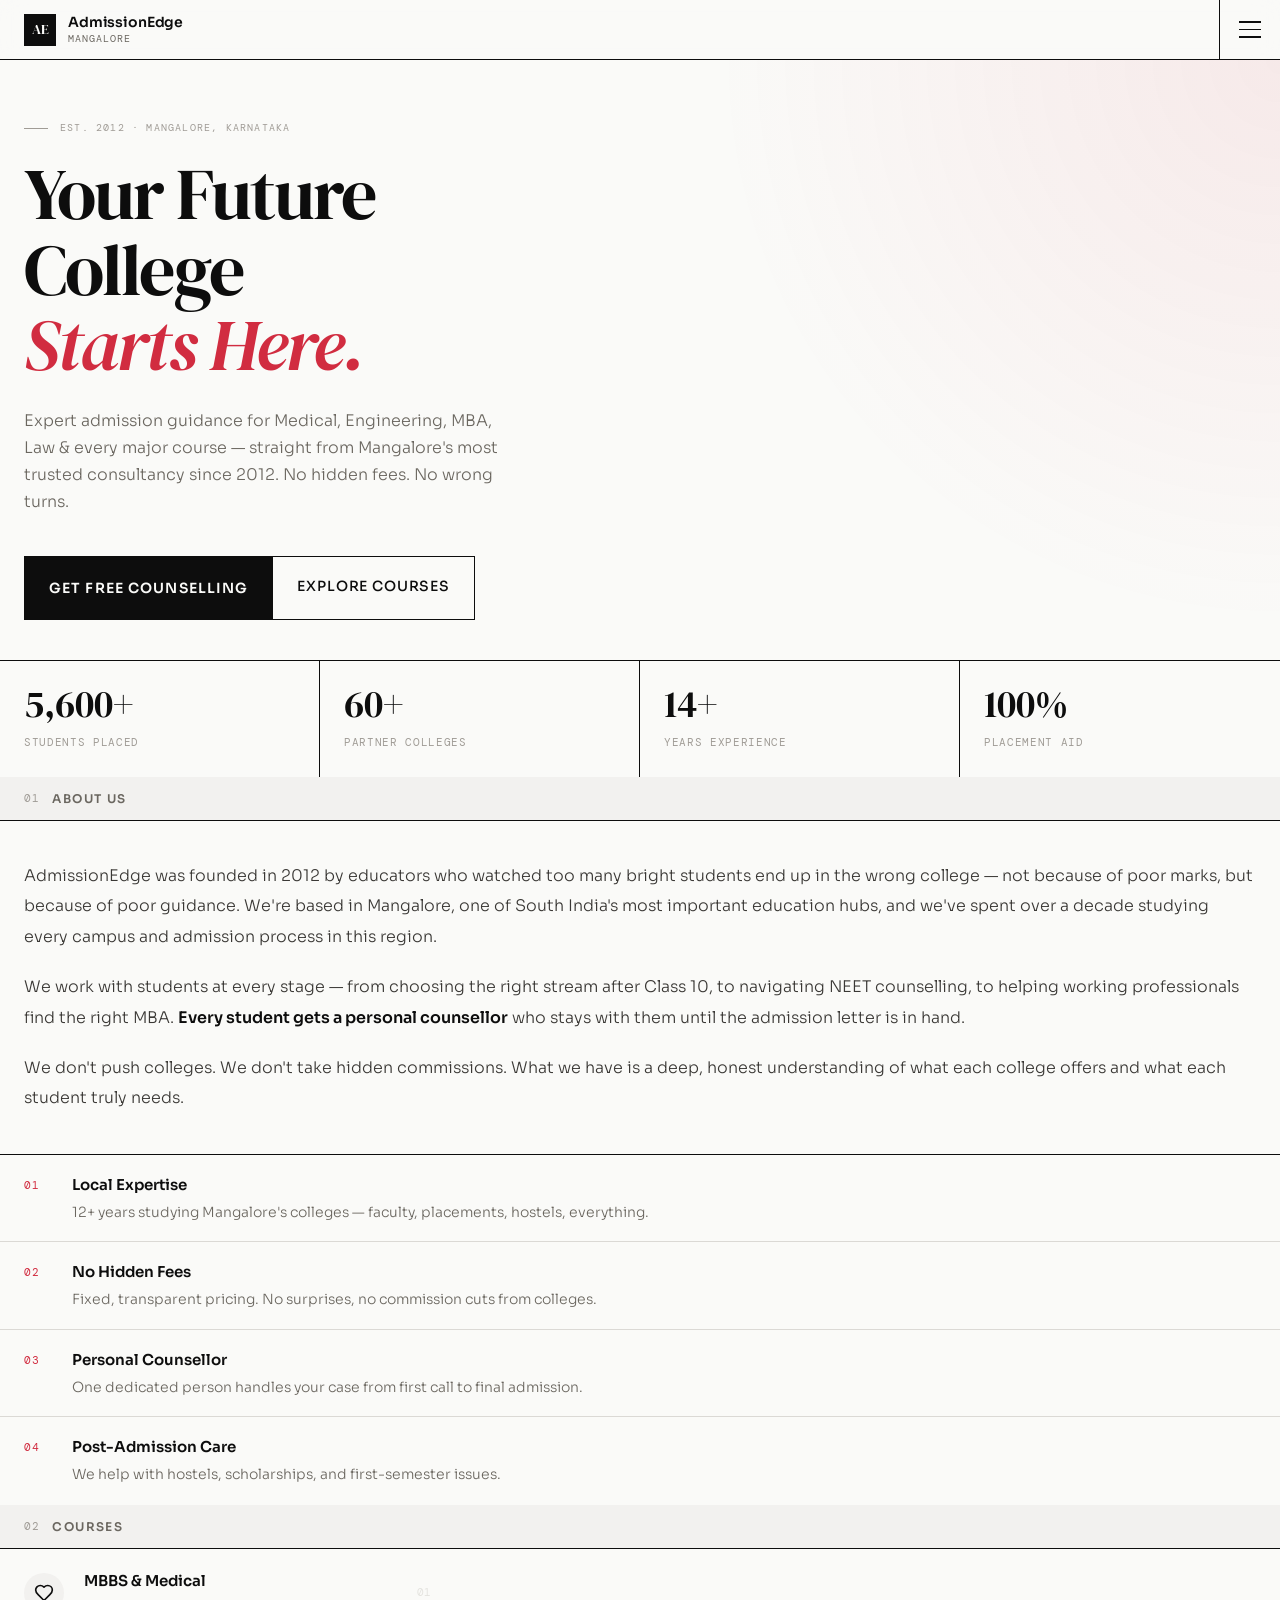
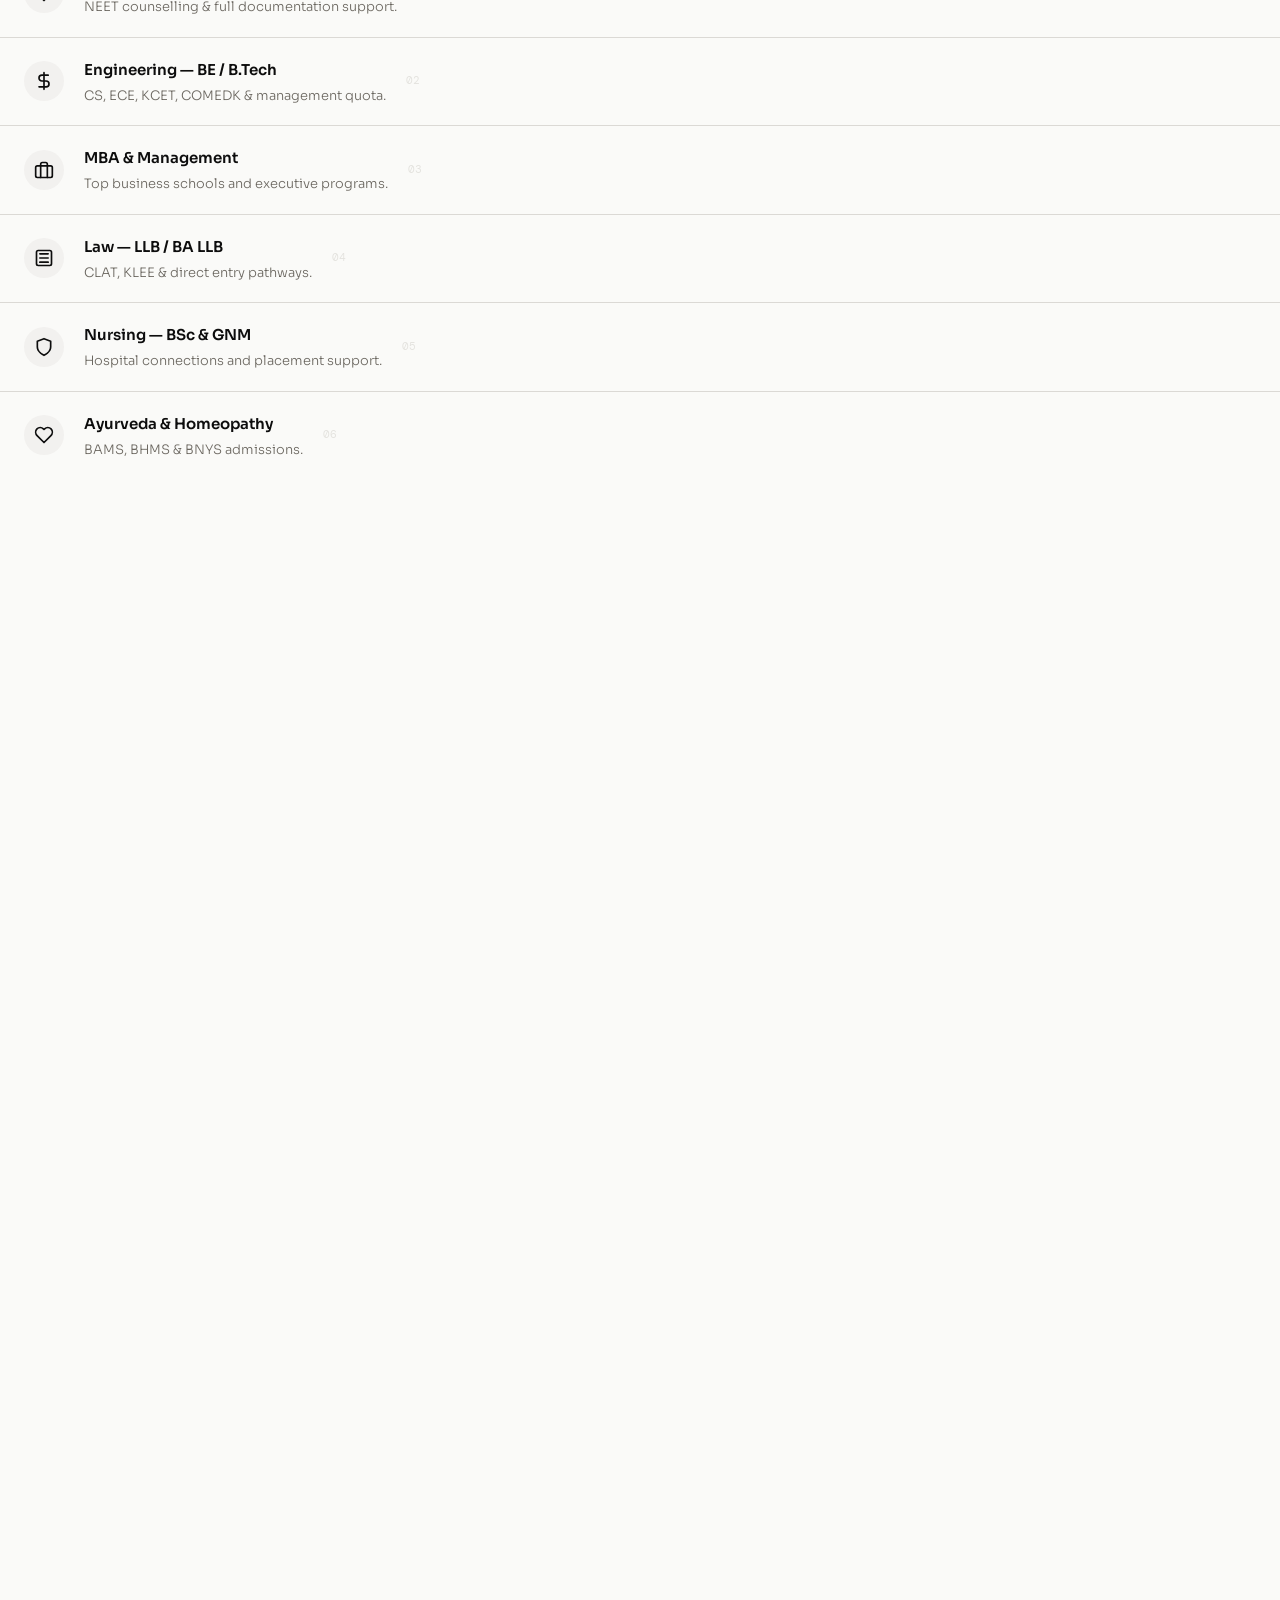
==== index.html @ 4d6a13d9 "add aria-label to hero CTA buttons for better accessibility" ====
<!DOCTYPE html>
<html lang="en-IN">

<head>
    <meta charset="UTF-8">
    <meta name="viewport" content="width=device-width, initial-scale=1.0, maximum-scale=1.0, user-scalable=no">
    <meta name="theme-color" content="#0d0d0d">
    <meta name="robots" content="index,follow">
    <link rel="canonical" href="https://admissionedge.in/">
    <title>AdmissionEdge Mangalore | Trusted Education Consultancy 2026</title>
    <meta name="description" content="AdmissionEdge Mangalore — trusted admission consultancy since 2012. Get honest, expert guidance for MBBS, Engineering, MBA, Law & Nursing admissions. Book your free counselling session today.">
    <meta name="keywords" content="admission consultancy Mangalore, MBBS admission 2026, engineering admission Karnataka, MBA admission guidance, NEET counselling Mangalore, KCET consultancy">

    <!-- Social Media Meta Tags -->
    <meta property="og:title" content="AdmissionEdge Mangalore | Expert College Admission Guidance 2026">
    <meta property="og:description" content="Mangalore's most trusted admission consultancy since 2012. Specialized guidance for MBBS, Engineering, and MBA in 2026.">
    <meta property="og:type" content="website">
    <meta property="og:url" content="https://admissionedge.in">
    <meta property="og:site_name" content="AdmissionEdge Mangalore">
    <meta name="twitter:card" content="summary_large_image">
    <meta name="twitter:title" content="AdmissionEdge Mangalore 2026">
    <meta name="twitter:description" content="Trusted admission guidance in Mangalore since 2012. Up to date for 2026.">

    <link href="https://fonts.googleapis.com/css2?family=DM+Serif+Display:ital@0;1&family=DM+Mono:wght@400;500&family=Sora:wght@300;400;500;600&display=swap" rel="stylesheet">
    <link rel="stylesheet" href="styles.css">
</head>

<body>

    <!-- NAV -->
    <nav id="nav">
        <div class="nav-brand" aria-label="AdmissionEdge Brand Home">
            <div class="nav-mark" title="AdmissionEdge Logo">AE</div>
            <div class="nav-name">AdmissionEdge <small>Mangalore</small></div>
        </div>
        <div class="ham" id="hamBtn" aria-label="Toggle menu" aria-controls="drawer" aria-expanded="false">
            <span></span><span></span><span></span>
        </div>
    </nav>

    <!-- DRAWER -->
    <div class="drawer" id="drawer" role="dialog" aria-modal="true" aria-label="Primary navigation" aria-hidden="true">
        <div class="drawer-links">
            <a href="#about" onclick="closeD()">About Us <span class="arr">→</span></a>
            <a href="#courses" onclick="closeD()">Courses <span class="arr">→</span></a>
            <a href="#colleges" onclick="closeD()">Colleges <span class="arr">→</span></a>
            <a href="#process" onclick="closeD()">How It Works <span class="arr">→</span></a>
            <a href="#why" onclick="closeD()">Why Choose Us <span class="arr">→</span></a>
            <a href="#testimonials" onclick="closeD()">Reviews <span class="arr">→</span></a>
            <a href="#gallery" onclick="closeD()">Admission Posters <span class="arr">→</span></a>
        </div>
        <a href="#contact" class="drawer-cta" onclick="closeD()">Book Free Counselling</a>
    </div>

    <!-- HERO -->
    <section id="hero">
        <div class="hero-top rv">
            <div class="hero-eye">Est. 2012 · Mangalore, Karnataka</div>
            <h1 class="hero-h1">Your Future<br>College<br><em>Starts Here.</em></h1>
            <p class="hero-sub">Expert admission guidance for Medical, Engineering, MBA, Law &amp; every major course — straight from Mangalore's most trusted consultancy since 2012. No hidden fees. No wrong turns.</p>
            <div class="hero-btns">
                <a href="#contact" class="btn-fill" aria-label="Get free admission counselling">Get Free Counselling</a>
                <a href="#courses" class="btn-outline" aria-label="Explore our courses">Explore Courses</a>
            </div>
        </div>
        <div class="stats-row rv">
            <div class="stat-box"><span class="stat-n">5,600+</span><span class="stat-l">Students Placed</span></div>
            <div class="stat-box"><span class="stat-n">60+</span><span class="stat-l">Partner Colleges</span></div>
            <div class="stat-box"><span class="stat-n">14+</span><span class="stat-l">Years Experience</span></div>
            <div class="stat-box"><span class="stat-n">100%</span><span class="stat-l">Placement Aid</span></div>
        </div>
    </section>

    <!-- ABOUT -->
    <section id="about">
        <div class="sec-label rv"><span class="sec-num">01</span><span class="sec-name">About Us</span></div>
        <div class="about-body rv">
            <p>AdmissionEdge was founded in 2012 by educators who watched too many bright students end up in the wrong college — not because of poor marks, but because of poor guidance. We're based in Mangalore, one of South India's most important education
                hubs, and we've spent over a decade studying every campus and admission process in this region.
            </p>
            <p>We work with students at every stage — from choosing the right stream after Class 10, to navigating NEET counselling, to helping working professionals find the right MBA. <strong>Every student gets a personal
          counsellor</strong> who stays with them until the admission letter is in hand.</p>
            <p>We don't push colleges. We don't take hidden commissions. What we have is a deep, honest understanding of what each college offers and what each student truly needs.</p>
        </div>
        <div class="pillars-list rv">
            <div class="pillar-row"><span class="p-num">01</span>
                <div class="p-content">
                    <h4>Local Expertise</h4>
                    <p>12+ years studying Mangalore's colleges — faculty, placements, hostels, everything.</p>
                </div>
            </div>
            <div class="pillar-row"><span class="p-num">02</span>
                <div class="p-content">
                    <h4>No Hidden Fees</h4>
                    <p>Fixed, transparent pricing. No surprises, no commission cuts from colleges.</p>
                </div>
            </div>
            <div class="pillar-row"><span class="p-num">03</span>
                <div class="p-content">
                    <h4>Personal Counsellor</h4>
                    <p>One dedicated person handles your case from first call to final admission.</p>
                </div>
            </div>
            <div class="pillar-row"><span class="p-num">04</span>
                <div class="p-content">
                    <h4>Post-Admission Care</h4>
                    <p>We help with hostels, scholarships, and first-semester issues.</p>
                </div>
            </div>
        </div>
    </section>

    <!-- COURSES -->
    <section id="courses">
        <div class="sec-label rv"><span class="sec-num">02</span><span class="sec-name">Courses</span></div>
        <div class="rv">
            <div class="course-row">
                <div class="c-icon"><svg width="20" height="20" viewBox="0 0 24 24" fill="none" stroke="currentColor" stroke-width="2" stroke-linecap="round" stroke-linejoin="round">
            <path
              d="M19 14c1.49-1.46 3-3.21 3-5.5A5.5 5.5 0 0 0 16.5 3c-1.76 0-3 .5-4.5 2-1.5-1.5-2.74-2-4.5-2A5.5 5.5 0 0 0 2 8.5c0 2.3 1.5 4.05 3 5.5l7 7Z" />
          </svg></div>
                <div class="c-body">
                    <h3>MBBS &amp; Medical</h3>
                    <p>NEET counselling &amp; full documentation support.</p>
                </div><span class="c-num">01</span>
            </div>
            <div class="course-row">
                <div class="c-icon"><svg width="20" height="20" viewBox="0 0 24 24" fill="none" stroke="currentColor" stroke-width="2" stroke-linecap="round" stroke-linejoin="round">
            <path d="M12 2v20M17 5H9.5a3.5 3.5 0 0 0 0 7h5a3.5 3.5 0 0 1 0 7H6" />
          </svg></div>
                <div class="c-body">
                    <h3>Engineering — BE / B.Tech</h3>
                    <p>CS, ECE, KCET, COMEDK &amp; management quota.</p>
                </div><span class="c-num">02</span>
            </div>
            <div class="course-row">
                <div class="c-icon"><svg width="20" height="20" viewBox="0 0 24 24" fill="none" stroke="currentColor" stroke-width="2" stroke-linecap="round" stroke-linejoin="round">
            <rect width="20" height="14" x="2" y="7" rx="2" ry="2" />
            <path d="M16 21V5a2 2 0 0 0-2-2h-4a2 2 0 0 0-2 2v16" />
          </svg></div>
                <div class="c-body">
                    <h3>MBA &amp; Management</h3>
                    <p>Top business schools and executive programs.</p>
                </div><span class="c-num">03</span>
            </div>
            <div class="course-row">
                <div class="c-icon"><svg width="20" height="20" viewBox="0 0 24 24" fill="none" stroke="currentColor" stroke-width="2" stroke-linecap="round" stroke-linejoin="round">
            <rect width="18" height="18" x="3" y="3" rx="2" />
            <path d="M7 7h10M7 12h10M7 17h10" />
          </svg></div>
                <div class="c-body">
                    <h3>Law — LLB / BA LLB</h3>
                    <p>CLAT, KLEE &amp; direct entry pathways.</p>
                </div><span class="c-num">04</span>
            </div>
            <div class="course-row">
                <div class="c-icon"><svg width="20" height="20" viewBox="0 0 24 24" fill="none" stroke="currentColor" stroke-width="2" stroke-linecap="round" stroke-linejoin="round">
            <path d="M12 22s8-4 8-10V5l-8-3-8 3v7c0 6 8 10 8 10z" />
          </svg></div>
                <div class="c-body">
                    <h3>Nursing — BSc &amp; GNM</h3>
                    <p>Hospital connections and placement support.</p>
                </div><span class="c-num">05</span>
            </div>
            <div class="course-row">
                <div class="c-icon"><svg width="20" height="20" viewBox="0 0 24 24" fill="none" stroke="currentColor" stroke-width="2" stroke-linecap="round" stroke-linejoin="round">
            <path
              d="M20.42 4.58a5.4 5.4 0 0 0-7.65 0l-.77.78-.77-.78a5.4 5.4 0 0 0-7.65 0C1.46 6.7 1.33 10.28 4 13l8 8 8-8c2.67-2.72 2.54-6.3.42-8.42z" />
          </svg></div>
                <div class="c-body">
                    <h3>Ayurveda &amp; Homeopathy</h3>
                    <p>BAMS, BHMS &amp; BNYS admissions.</p>
                </div><span class="c-num">06</span>
            </div>
        </div>
    </section>

    <!-- COLLEGES -->
    <section id="colleges">
        <div class="sec-label rv"><span class="sec-num">03</span><span class="sec-name">Partner Colleges</span></div>
        <div class="rv">
            <div class="college-row">
                <div class="col-abbr">MU</div>
                <div class="col-info">
                    <h4>Manipal Academy of Higher Education</h4><span>Manipal, Udupi District</span>
                </div>
            </div>
            <div class="college-row">
                <div class="col-abbr">KMC</div>
                <div class="col-info">
                    <h4>Kasturba Medical College</h4><span>Mangalore &amp; Manipal</span>
                </div>
            </div>
            <div class="college-row">
                <div class="col-abbr">NITK</div>
                <div class="col-info">
                    <h4>NIT Karnataka, Surathkal</h4><span>Surathkal, Mangalore</span>
                </div>
            </div>
            <div class="college-row">
                <div class="col-abbr">SDM</div>
                <div class="col-info">
                    <h4>SDM Medical College &amp; Hospital</h4><span>Dharwad / Mangalore</span>
                </div>
            </div>
            <div class="college-row">
                <div class="col-abbr">FM</div>
                <div class="col-info">
                    <h4>Father Muller Medical College</h4><span>Mangalore</span>
                </div>
            </div>
            <div class="college-row">
                <div class="col-abbr">SA</div>
                <div class="col-info">
                    <h4>St. Aloysius College (Autonomous)</h4><span>Mangalore</span>
                </div>
            </div>
            <div class="college-row">
                <div class="col-abbr">AIC</div>
                <div class="col-info">
                    <h4>Alva's College &amp; Institute</h4><span>Moodbidri, D.K. District</span>
                </div>
            </div>
            <div class="college-row">
                <div class="col-abbr">YU</div>
                <div class="col-info">
                    <h4>Yenepoya University</h4><span>Deralakatte, Mangalore</span>
                </div>
            </div>
            <div class="college-row">
                <div class="col-abbr">SRI</div>
                <div class="col-info">
                    <h4>Srinivas Group of Colleges</h4><span>Mukka, Mangalore</span>
                </div>
            </div>
            <div class="college-row">
                <div class="col-abbr">MITK</div>
                <div class="col-info">
                    <h4>Mangalore Institute of Technology &amp; Engineering</h4><span>Moodbidri</span>
                </div>
            </div>
            <div class="college-row">
                <div class="col-abbr">SJC</div>
                <div class="col-info">
                    <h4>St. Joseph Engineering College</h4><span>Vamanjoor, Mangalore</span>
                </div>
            </div>
            <div class="college-row">
                <div class="col-abbr">MITE</div>
                <div class="col-info">
                    <h4>Mangalore Institute of Technology</h4><span>Moodbidri, Mangalore</span>
                </div>
            </div>
            <div class="college-row">
                <div class="col-abbr">AJI</div>
                <div class="col-info">
                    <h4>A.J. Institute of Medical Sciences</h4><span>Kuntikana, Mangalore</span>
                </div>
            </div>
            <div class="college-row">
                <div class="col-abbr">VTU</div>
                <div class="col-info">
                    <h4>VTU Affiliated Engineering Colleges</h4><span>Multiple Campuses, Karnataka</span>
                </div>
            </div>
        </div>
    </section>

    <!-- PROCESS -->
    <section id="process">
        <div class="sec-label rv"><span class="sec-num">04</span><span class="sec-name">How It Works</span></div>
        <div class="rv">
            <div class="step-block">
                <div class="step-top">
                    <div class="step-bign">01</div>
                    <div class="step-icon-sq"><svg width="24" height="24" viewBox="0 0 24 24" fill="none" stroke="currentColor" stroke-width="2" stroke-linecap="round" stroke-linejoin="round">
              <path d="M21 15a2 2 0 0 1-2 2H7l-4 4V5a2 2 0 0 1 2-2h14a2 2 0 0 1 2 2z" />
            </svg></div>
                </div>
                <h3>Free Counselling</h3>
                <p>A one-on-one session to understand your marks, goals, budget, and preferences. No pressure. No commitment.
                </p>
                <div class="step-next">→ Next: College Shortlisting</div>
            </div>
            <div class="step-block">
                <div class="step-top">
                    <div class="step-bign">02</div>
                    <div class="step-icon-sq"><svg width="24" height="24" viewBox="0 0 24 24" fill="none" stroke="currentColor" stroke-width="2" stroke-linecap="round" stroke-linejoin="round">
              <path d="M3 9l9-7 9 7v11a2 2 0 0 1-2 2H5a2 2 0 0 1-2-2z" />
              <polyline points="9 22 9 12 15 12 15 22" />
            </svg></div>
                </div>
                <h3>College Shortlisting</h3>
                <p>We build a personalised list of colleges ranked by fit, fee, and career potential — not by what's convenient.
                </p>
                <div class="step-next">→ Next: Applications &amp; Documents</div>
            </div>
            <div class="step-block">
                <div class="step-top">
                    <div class="step-bign">03</div>
                    <div class="step-icon-sq"><svg width="24" height="24" viewBox="0 0 24 24" fill="none" stroke="currentColor" stroke-width="2" stroke-linecap="round" stroke-linejoin="round">
              <path d="M14 2H6a2 2 0 0 0-2 2v16a2 2 0 0 0 2 2h12a2 2 0 0 0 2-2V8z" />
              <polyline points="14 2 14 8 20 8" />
              <line x1="16" y1="13" x2="8" y2="13" />
              <line x1="16" y1="17" x2="8" y2="17" />
            </svg></div>
                </div>
                <h3>Applications &amp; Documents</h3>
                <p>We handle the entire paperwork trail — application forms, verification, and those critical hard deadlines.
                </p>
                <div class="step-next">→ Next: Final Admission</div>
            </div>
            <div class="step-block">
                <div class="step-top">
                    <div class="step-bign">04</div>
                    <div class="step-icon-sq"><svg width="24" height="24" viewBox="0 0 24 24" fill="none" stroke="currentColor" stroke-width="2" stroke-linecap="round" stroke-linejoin="round">
              <path d="M22 10v6M2 10l10-5 10 5-10 5z" />
              <path d="M6 12v5c3 3 9 3 12 0v-5" />
            </svg></div>
                </div>
                <h3>Final Admission</h3>
                <p>We accompany you through seat allotment, fee payment, and physical reporting until you're formally enrolled.
                </p>
                <div class="step-next">→ Done.</div>
            </div>
        </div>
    </section>

    <!-- WHY -->
    <section id="why">
        <div class="sec-label rv"><span class="sec-num">05</span><span class="sec-name">Why Choose Us</span></div>
        <div class="rv">
            <div class="why-block"><span class="why-tag">— 01 / Total Transparency</span>
                <h3>We tell you the truth about every college.</h3>
                <p>Our fees are fixed and shared upfront. No surprise charges, no commission cuts that bias our recommendations. When we suggest a college, it's because it's the right fit, full stop.</p>
            </div>
            <div class="why-block"><span class="why-tag">— 02 / Personal Counsellor</span>
                <h3>One person who knows your entire file.</h3>
                <p>From your first call to the day you get your admission letter, you work with the same counsellor. No call centre handovers, no repeating yourself.</p>
            </div>
            <div class="why-block"><span class="why-tag">— 03 / Post-Admission Support</span>
                <h3>We don't disappear after you pay us.</h3>
                <p>Hostel arrangements, scholarships, fee installments, first-semester issues — we're still here. The relationship ends when you're settled, not when you've signed the form.</p>
            </div>
            <div class="why-block"><span class="why-tag">— 04 / Proven Track Record</span>
                <h3>5,600+ students. 14 years. In Mangalore.</h3>
                <p>We've seen every admission scenario — borderline NEET scores, last-minute quota openings, complex documentation issues. We've navigated them all.</p>
            </div>
        </div>
    </section>

    <!-- TESTIMONIALS -->
    <section id="testimonials">
        <div class="sec-label rv"><span class="sec-num">06</span><span class="sec-name">Student Reviews</span></div>
        <div class="rv">
            <div class="testi-block"><span class="testi-stars">★★★★★</span>
                <div class="testi-pull">"I was panicking with a 520 NEET score."</div>
                <p class="testi-txt">I'd heard horror stories about management quota — crazy fees, shady middlemen. AdmissionEdge was completely different. My counsellor laid out exactly which colleges I could realistically target, what fees to expect, and walked us through
                    every document. I got into Father Muller for MBBS and the whole process felt calm, not chaotic.</p>
                <div class="testi-who">
                    <div class="who-init">R</div>
                    <div class="who-info">
                        <h4>Rohith Shetty</h4><span>MBBS · Father Muller Medical College</span>
                    </div>
                </div>
            </div>
            <div class="testi-block"><span class="testi-stars">★★★★★</span>
                <div class="testi-pull">"I wanted an MBA that matched my actual career goals."</div>
                <p class="testi-txt">After three years in finance, I had no idea how postgrad management quota worked. AdmissionEdge understood what I was actually looking for — not just any seat, but a college with decent BFSI placements. They shortlisted SDM and Srinivas,
                    explained honest pros and cons of each. I'm at SDM now and it was the right call.</p>
                <div class="testi-who">
                    <div class="who-init">N</div>
                    <div class="who-info">
                        <h4>Nanditha Kamath</h4><span>MBA · SDM College of Business Management</span>
                    </div>
                </div>
            </div>
            <div class="testi-block"><span class="testi-stars">★★★★★</span>
                <div class="testi-pull">"We're from Hassan. Zero network in Mangalore."</div>
                <p class="testi-txt">My son's KCET rank wasn't good enough for the top colleges. AdmissionEdge showed us options we didn't know existed — compared MITK and Alva's honestly on placements, faculty, and campus life. He got into CS at MITK and is genuinely happy.
                    For families from outside Mangalore, this local knowledge is invaluable.
                </p>
                <div class="testi-who">
                    <div class="who-init">V</div>
                    <div class="who-info">
                        <h4>Vinayak Poojary (Parent)</h4><span>B.Tech CS · MITK, Moodbidri</span>
                    </div>
                </div>
            </div>
        </div>
    </section>

    <!-- GALLERY -->
    <section id="gallery">
        <div class="sec-label rv"><span class="sec-num">07</span><span class="sec-name">Admission Posters</span></div>

        <p class="gallery-intro rv">Current openings, deadlines &amp; announcements. Tap any poster to view full size.</p>

        <div class="upload-zone rv">
            <input type="file" id="upInput" accept="image/*" multiple>
            <span class="upload-icon-big"><svg width="32" height="32" viewBox="0 0 24 24" fill="none" stroke="currentColor"
          stroke-width="2" stroke-linecap="round" stroke-linejoin="round">
          <path d="M21 15v4a2 2 0 0 1-2 2H5a2 2 0 0 1-2-2v-4" />
          <polyline points="17 8 12 3 7 8" />
          <line x1="12" y1="3" x2="12" y2="15" />
        </svg></span>
            <span class="upload-lbl">Tap to upload posters</span>
            <span class="upload-hint">JPG &nbsp;·&nbsp; PNG &nbsp;·&nbsp; WEBP</span>
        </div>

        <div class="g-filters rv">
            <div class="gf on" data-f="all">All</div>
            <div class="gf" data-f="mbbs">MBBS</div>
            <div class="gf" data-f="eng">Engineering</div>
            <div class="gf" data-f="mba">MBA</div>
            <div class="gf" data-f="nursing">Nursing</div>
            <div class="gf" data-f="law">Law</div>
            <div class="gf" data-f="other">Other</div>
        </div>

        <div class="g-count rv" id="gCount">0 posters uploaded</div>

        <div class="g-grid" id="gGrid">
            <div class="g-ph"><span class="g-ph-icon"><svg width="24" height="24" viewBox="0 0 24 24" fill="none"
            stroke="currentColor" stroke-width="2" stroke-linecap="round" stroke-linejoin="round">
            <path d="M12 6V2" />
            <path d="M9 12h6" />
            <path d="M12 9v6" />
            <path d="M18 22V10a2 2 0 0 0-2-2H8a2 2 0 0 0-2 2v12" />
          </svg></span><span class="g-ph-txt">MBBS<br>Admission<br>2024-25</span>
            </div>
            <div class="g-ph"><span class="g-ph-icon"><svg width="24" height="24" viewBox="0 0 24 24" fill="none"
            stroke="currentColor" stroke-width="2" stroke-linecap="round" stroke-linejoin="round">
            <path
              d="M14.7 6.3a1 1 0 0 0 0 1.4l1.6 1.6a1 1 0 0 0 1.4 0l3.77-3.77a6 6 0 0 1-7.94 7.94l-6.91 6.91a2.12 2.12 0 0 1-3-3l6.91-6.91a6 6 0 0 1 7.94-7.94l-3.76 3.76z" />
          </svg></span><span class="g-ph-txt">Engineering<br>Seats<br>Available</span>
            </div>
            <div class="g-ph"><span class="g-ph-icon"><svg width="24" height="24" viewBox="0 0 24 24" fill="none"
            stroke="currentColor" stroke-width="2" stroke-linecap="round" stroke-linejoin="round">
            <line x1="12" y1="20" x2="12" y2="10" />
            <line x1="18" y1="20" x2="18" y2="4" />
            <line x1="6" y1="20" x2="6" y2="16" />
          </svg></span><span class="g-ph-txt">MBA<br>Admissions<br>Open</span></div>
            <div class="g-ph"><span class="g-ph-icon"><svg width="24" height="24" viewBox="0 0 24 24" fill="none"
            stroke="currentColor" stroke-width="2" stroke-linecap="round" stroke-linejoin="round">
            <path d="M12 2v8" />
            <path
              d="m16.417 12.583-1.121-1.121C14.735 10.902 14.364 10.273 14 9.584V4h-4v5.584c-.364.689-.735 1.318-1.296 1.878l-1.121 1.121a2 2 0 0 0 0 2.828l.292.292A1 1 0 0 0 8.583 16h6.834a1 1 0 0 0 .707-.293l.292-.292a2 2 0 0 0 0-2.828Z" />
          </svg></span><span class="g-ph-txt">Upload<br>your poster<br>here</span>
            </div>
        </div>

        <div class="g-empty" id="gEmpty">
            <p>No posters in this category yet.<br>Upload one using the button above.</p>
        </div>
    </section>

    <!-- LIGHTBOX -->
    <div id="lb">
        <div class="lb-nav">
            <button class="lb-prev" id="lbPrev" aria-label="Previous image">&#8249;</button>
            <button class="lb-next" id="lbNext" aria-label="Next image">&#8250;</button>
        </div>
        <div class="lb-wrap"><img id="lbImg" src="" alt=""></div>
        <div class="lb-bar">
            <div class="lb-info">
                <span class="lb-tag" id="lbTag"></span>
                <span class="lb-title" id="lbTitle"></span>
            </div>
            <button class="lb-close" id="lbClose" aria-label="Close lightbox">&#x2715;</button>
        </div>
    </div>

    <!-- CONTACT -->
    <section id="contact">
        <div class="sec-label rv"><span class="sec-num">08</span><span class="sec-name">Contact</span></div>

        <div class="contact-info rv">
            <h2 class="contact-hed">Let's talk about your future.</h2>
            <p class="contact-sub">The first conversation is always free. No pressure, no commitment — just honest guidance about what's possible for your career.</p>

            <div class="info-line">
                <div class="info-ico"><svg width="18" height="18" viewBox="0 0 24 24" fill="none" stroke="currentColor" stroke-width="2" stroke-linecap="round" stroke-linejoin="round">
            <path
              d="M22 16.92v3a2 2 0 0 1-2.18 2 19.79 19.79 0 0 1-8.63-3.07 19.5 19.5 0 0 1-6-6 19.79 19.79 0 0 1-3.07-8.67A2 2 0 0 1 4.11 2h3a2 2 0 0 1 2 1.72 12.84 12.84 0 0 0 .7 2.81 2 2 0 0 1-.45 2.11L8.09 9.91a16 16 0 0 0 6 6l1.27-1.27a2 2 0 0 1 2.11-.45 12.84 12.84 0 0 0 2.81.7A2 2 0 0 1 22 16.92z" />
          </svg></div>
                <div class="info-txt"><strong>Phone</strong><a href="tel:+919876543210">+91 98765 43210</a></div>
            </div>
            <div class="info-line">
                <div class="info-ico"><svg width="18" height="18" viewBox="0 0 24 24" fill="none" stroke="currentColor" stroke-width="2" stroke-linecap="round" stroke-linejoin="round">
            <rect width="20" height="16" x="2" y="4" rx="2" />
            <path d="m22 7-8.97 5.7a1.94 1.94 0 0 1-2.06 0L2 7" />
          </svg></div>
                <div class="info-txt"><strong>Email</strong><a href="mailto:info@admissionedge.in">info@admissionedge.in</a>
                </div>
            </div>
            <div class="info-line">
                <div class="info-ico"><svg width="18" height="18" viewBox="0 0 24 24" fill="none" stroke="currentColor" stroke-width="2" stroke-linecap="round" stroke-linejoin="round">
            <path d="M20 10c0 6-8 12-8 12s-8-6-8-12a8 8 0 0 1 16 0Z" />
            <circle cx="12" cy="10" r="3" />
          </svg></div>
                <div class="info-txt"><strong>Office</strong>
                    <p>2nd Floor, Pinto Complex, Bunts Hostel Road, Mangalore 575003</p>
                </div>
            </div>

            <a href="https://wa.me/919876543210?text=Hi%2C+I+want+to+book+a+free+counselling+session." class="wa-btn" target="_blank" rel="noopener noreferrer">
                <svg viewBox="0 0 24 24" fill="currentColor" width="20" height="20">
          <path
            d="M17.472 14.382c-.297-.149-1.758-.867-2.03-.967-.273-.099-.471-.148-.67.15-.197.297-.767.966-.94 1.164-.173.199-.347.223-.644.075-.297-.15-1.255-.463-2.39-1.475-.883-.788-1.48-1.761-1.653-2.059-.173-.297-.018-.458.13-.606.134-.133.298-.347.446-.52.149-.174.198-.298.298-.497.099-.198.05-.371-.025-.52-.075-.149-.669-1.612-.916-2.207-.242-.579-.487-.5-.669-.51-.173-.008-.371-.01-.57-.01-.198 0-.52.074-.792.372-.272.297-1.04 1.016-1.04 2.479 0 1.462 1.065 2.875 1.213 3.074.149.198 2.096 3.2 5.077 4.487.709.306 1.262.489 1.694.625.712.227 1.36.195 1.871.118.571-.085 1.758-.719 2.006-1.413.248-.694.248-1.289.173-1.413-.074-.124-.272-.198-.57-.347m-5.421 7.403h-.004a9.87 9.87 0 01-5.031-1.378l-.361-.214-3.741.982.998-3.648-.235-.374a9.86 9.86 0 01-1.51-5.26c.001-5.45 4.436-9.884 9.888-9.884 2.64 0 5.122 1.03 6.988 2.898a9.825 9.825 0 012.893 6.994c-.003 5.45-4.437 9.884-9.885 9.884m8.413-18.297A11.815 11.815 0 0012.05 0C5.495 0 .16 5.335.157 11.892c0 2.096.547 4.142 1.588 5.945L.057 24l6.305-1.654a11.882 11.882 0 005.683 1.448h.005c6.554 0 11.89-5.335 11.893-11.893a11.821 11.821 0 00-3.48-8.413Z" />
        </svg> WhatsApp Us
            </a>
        </div>

        <div class="contact-form rv">
            <div class="form-hed">Book a free session</div>
            <p class="form-sub2">Fill in your details — we'll call you back within 2 business hours.</p>
            <form id="cForm" novalidate>
                <div class="ff" id="ff1"><label>Full Name *</label><input type="text" id="f1" placeholder="e.g. Aarav Shetty" autocomplete="name">
                    <div class="ferr" id="fe1">Please enter your name</div>
                </div>
                <div class="ff" id="ff2"><label>Phone Number *</label><input type="tel" id="f2" placeholder="+91 98765 XXXXX" autocomplete="tel">
                    <div class="ferr" id="fe2">Enter a valid number</div>
                </div>
                <div class="ff" id="ff3"><label>Email Address *</label><input type="email" id="f3" placeholder="yourname@gmail.com" autocomplete="email">
                    <div class="ferr" id="fe3">Enter a valid email</div>
                </div>
                <div class="ff" id="ff4">
                    <label>Course Interested In *</label>
                    <select id="f4">
            <option value="">Select a course</option>
            <option>MBBS / BDS</option>
            <option>Engineering (BE/BTech)</option>
            <option>MBA / PGDM</option>
            <option>Nursing / B.Pharm</option>
            <option>Law / B.Arch</option>
            <option>Other</option>
          </select>
                    <div class="ferr" id="fe4">Please select a course</div>
                </div>
                <div class="f-submit-row">
                    <div class="f-note">Free · No obligation · Reply in 2 hrs</div>
                    <button type="submit" class="f-btn">Book Now →</button>
                </div>
                <div class="f-ok" id="fOk">✓ Received! We'll call you shortly.</div>
            </form>
        </div>
    </section>

    <!-- FOOTER -->
    <footer>
        <div class="foot-brand rv">
            <div style="display:flex;align-items:center;gap:12px">
                <div class="nav-mark" title="AdmissionEdge Logo">AE</div>
                <div class="nav-name">AdmissionEdge <small>Mangalore</small></div>
            </div>
            <p class="foot-brand-txt">Mangalore's most trusted admission consultancy. Helping students navigate their career paths with transparency and local expertise since 2012.</p>
        </div>
        <div class="foot-cols">
            <div class="fc">
                <div class="fc-title">Navigate</div>
                <ul>
                    <li><a href="#about">About</a></li>
                    <li><a href="#courses">Courses</a></li>
                    <li><a href="#process">Process</a></li>
                    <li><a href="#contact">Contact</a></li>
                </ul>
            </div>
            <div class="fc">
                <div class="fc-title">Support</div>
                <ul>
                    <li><a href="tel:+919876543210">Call Us</a></li>
                    <li><a href="mailto:info@admissionedge.in">Email Support</a></li>
                    <li><a href="https://wa.me/919876543210" target="_blank" rel="noopener noreferrer">WhatsApp</a></li>
                </ul>
            </div>
        </div>
        <div class="foot-bottom">
            <span class="foot-copy">© 2026 AdmissionEdge · Mangalore</span>
            <div class="socials">
                <a href="#" title="Facebook" aria-label="Visit our Facebook page">Fb</a>
                <a href="#" title="Instagram" aria-label="Visit our Instagram page">Ig</a>
                <a href="#" title="LinkedIn" aria-label="Visit our LinkedIn page">Li</a>
            </div>
        </div>
    </footer>

    <!-- FLOATING CTA -->
    <div class="float-cta" id="fCta">
        <div class="float-txt"><strong>Get Free Counselling</strong>Mangalore's trusted experts</div>
        <a href="#contact" class="float-btn" onclick="document.getElementById('fCta').classList.remove('show')">Book Now</a>
    </div>

    <script src="scripts.js"></script>
</body>

</html>
---- styles.css ----
*,
*::before,
*::after {
    margin: 0;
    padding: 0;
    box-sizing: border-box
}

:root {
    /* Colors */
    --k: #0d0d0d;
    --w: #fafaf8;
    --off: #f2f1ef;
    --gr: #e4e3df;
    --mid: #a09c96;
    --dim: #6b6760;
    --red: #d12c40;
    --red-soft: rgba(209, 44, 64, 0.08);
    --b: 1.5px solid #0d0d0d;
    --bl: 1px solid #dbd9d5;
    --bg-glass: rgba(250, 250, 248, 0.85);
    --glass-border: 1px solid rgba(13, 13, 13, 0.05);
    --glass-shadow: 0 8px 32px 0 rgba(13, 13, 13, 0.04);
    --shadow: 0 4px 24px -1px rgba(0, 0, 0, 0.08);
    --ease: cubic-bezier(0.23, 1, 0.32, 1);
}

html {
    scroll-behavior: smooth;
}

body {
    font-family: 'Sora', sans-serif;
    background: var(--w);
    color: var(--k);
    font-size: 15px;
    line-height: 1.6;
    overflow-x: hidden;
    -webkit-font-smoothing: antialiased
}

a {
    .foot-bottom {
        flex-direction: column;
        align-items: flex-start;
        gap: 12px
    }
    color: inherit;
    text-decoration: none;
    transition: all .3s var(--ease)
}

a:focus-visible,
button:focus-visible,
.ham:focus-visible,
.gf:focus-visible {
    outline: 2px solid var(--red);
    outline-offset: 3px
}

button {
    cursor: pointer;
    font-family: inherit
}

img {
    display: block;
    max-width: 100%;
    height: auto
}


/* NAV */

#nav {
    position: sticky;
    top: 0;
    z-index: 100;
    background: var(--bg-glass);
    backdrop-filter: blur(12px);
    -webkit-backdrop-filter: blur(12px);
    border-bottom: var(--b);
    display: flex;
    align-items: stretch;
    height: 60px
}

.nav-brand {
    flex: 1;
    display: flex;
    align-items: center;
    gap: 12px;
    padding: 0 24px;
    border-right: var(--b)
}

.nav-mark {
    width: 32px;
    height: 32px;
    background: var(--k);
    display: flex;
    align-items: center;
    justify-content: center;
    font-family: 'DM Serif Display', serif;
    font-size: 14px;
    color: var(--w);
    flex-shrink: 0;
    transition: transform .3s var(--ease)
}

.nav-brand:hover .nav-mark {
    transform: rotate(-5deg) scale(1.05)
}

.nav-name {
    font-size: 14px;
    font-weight: 600;
    line-height: 1.2;
    letter-spacing: -0.01em
}

.nav-name small {
    display: block;
    font-size: 10px;
    font-weight: 400;
    color: var(--dim);
    letter-spacing: .1em;
    text-transform: uppercase;
    font-family: 'DM Mono', monospace;
    margin-top: 2px
}

.ham {
    width: 60px;
    display: flex;
    align-items: center;
    justify-content: center;
    cursor: pointer;
    flex-direction: column;
    gap: 6px;
    flex-shrink: 0;
    transition: background .2s
}

.ham:active {
    background: var(--off)
}

.ham span {
    width: 22px;
    height: 1.5px;
    background: var(--k);
    display: block;
    transition: all .3s var(--ease)
}

.ham.open span:nth-child(1) {
    transform: rotate(45deg) translate(5.5px, 5.5px)
}

.ham.open span:nth-child(2) {
    opacity: 0
}

.ham.open span:nth-child(3) {
    transform: rotate(-45deg) translate(5.5px, -5.5px)
}


/* DRAWER */

.drawer {
    position: fixed;
    top: 60px;
    left: 0;
    right: 0;
    bottom: 0;
    background: var(--bg-glass);
    backdrop-filter: blur(20px);
    -webkit-backdrop-filter: blur(20px);
    z-index: 99;
    display: flex;
    flex-direction: column;
    transform: translateY(10%);
    opacity: 0;
    pointer-events: none;
    transition: all .4s var(--ease);
    border-top: var(--b)
}

#lb {
    position: fixed;
    top: 0;
    left: 0;
    width: 100%;
    height: 100%;
    background: rgba(250, 250, 248, 0.98);
    backdrop-filter: blur(10px);
    z-index: 1000;
    display: flex;
    flex-direction: column;
    opacity: 0;
    pointer-events: none;
    transition: opacity .4s var(--ease);
    justify-content: center
}

.drawer.open {
    transform: translateY(0);
    opacity: 1;
    pointer-events: all
}

.drawer-links {
    flex: 1;
    overflow-y: auto;
    padding: 20px 0
}

.drawer a {
    display: flex;
    align-items: center;
    justify-content: space-between;
    padding: 20px 24px;
    border-bottom: var(--bl);
    font-size: 18px;
    font-weight: 500;
    color: var(--dim)
}

.drawer a:hover {
    color: var(--k);
    background: var(--off)
}

.drawer .arr {
    color: var(--mid);
    font-size: 16px;
    transition: transform .3s var(--ease)
}

.drawer a:hover .arr {
    transform: translateX(5px)
}

.drawer-cta {
    margin: 24px;
    display: block;
    padding: 20px;
    background: var(--k);
    color: var(--w) !important;
    text-align: center;
    font-weight: 600;
    font-size: 14px;
    letter-spacing: .06em;
    text-transform: uppercase;
    border: none
}


/* SECTION LABEL */

.sec-label {
    display: flex;
    align-items: center;
    padding: 12px 24px;
    border-bottom: var(--b);
    background: var(--off);
    position: sticky;
    top: 60px;
    z-index: 10
}

.sec-num {
    font-family: 'DM Mono', monospace;
    font-size: 11px;
    color: var(--mid);
    letter-spacing: .1em;
    margin-right: 12px
}

.sec-name {
    font-size: 12px;
    font-weight: 600;
    letter-spacing: .12em;
    text-transform: uppercase;
    color: var(--dim)
}


/* HERO */

.hero-top {
    padding: 60px 24px 40px;
    border-bottom: var(--b);
    background: radial-gradient(circle at top right, var(--red-soft), transparent 40%)
}

.hero-eye {
    font-family: 'DM Mono', monospace;
    font-size: 10px;
    letter-spacing: .12em;
    text-transform: uppercase;
    color: var(--mid);
    margin-bottom: 20px;
    display: flex;
    align-items: center;
    gap: 12px
}

.hero-eye::before {
    content: '';
    width: 24px;
    height: 1px;
    background: var(--mid)
}

.hero-h1 {
    font-family: 'DM Serif Display', serif;
    font-size: 3.2rem;
    line-height: 1.05;
    color: var(--k);
    font-weight: 400;
    letter-spacing: -0.03em
}

.hero-h1 em {
    font-style: italic;
    color: var(--red);
    position: relative
}

.hero-sub {
    margin-top: 24px;
    font-size: 16px;
    color: var(--dim);
    line-height: 1.7;
    font-weight: 300;
    max-width: 480px
}

.hero-btns {
    display: flex;
    flex-direction: column;
    gap: 0;
    margin-top: 40px
}

.btn-fill {
    display: block;
    padding: 20px 24px;
    background: var(--k);
    color: var(--w);
    font-size: 14px;
    font-weight: 600;
    letter-spacing: .08em;
    text-transform: uppercase;
    text-align: center;
    border: var(--b);
    transition: all .3s var(--ease)
}

.btn-fill:hover {
    background: var(--red);
    border-color: var(--red);
    transform: translateY(-2px)
}

.btn-outline {
    display: block;
    padding: 18px 24px;
    background: transparent;
    color: var(--k);
    font-size: 14px;
    font-weight: 500;
    letter-spacing: .06em;
    text-transform: uppercase;
    text-align: center;
    border: var(--b);
    border-top: none;
    transition: all .3s var(--ease)
}

.btn-outline:hover {
    background: var(--off)
}


/* STATS */

.stats-row {
    display: grid;
    grid-template-columns: 1fr 1fr
}

.stat-box {
    padding: 24px;
    border-right: var(--b);
    border-bottom: var(--b);
    transition: background .3s var(--ease)
}

.stat-box:hover {
    background: var(--off)
}

.stat-box:nth-child(2n) {
    border-right: none
}

.stat-box:nth-child(3),
.stat-box:nth-child(4) {
    border-bottom: none
}

.stat-box:hover .stat-n {
    transform: scale(1.08);
}

.stat-n {
    transition: transform 0.4s var(--ease);
    font-family: 'DM Serif Display', serif;
    font-size: 2.4rem;
    color: var(--k);
    line-height: 1;
    display: block;
    margin-bottom: 6px
}

.stat-l {
    font-family: 'DM Mono', monospace;
    font-size: 11px;
    color: var(--mid);
    letter-spacing: .06em;
    text-transform: uppercase
}


/* ABOUT */

.about-body {
    padding: 40px 24px;
    border-bottom: var(--b)
}

.about-body p {
    font-size: 16px;
    line-height: 1.9;
    color: #3a3835;
    font-weight: 300;
    margin-bottom: 20px
}

.about-body p:last-child {
    margin-bottom: 0
}

.about-body strong {
    font-weight: 600;
    color: var(--k)
}

.pillar-row {
    display: flex;
    align-items: flex-start;
    padding: 18px 24px;
    gap: 20px;
    border-bottom: var(--bl);
    transition: background .3s var(--ease)
}

.pillar-row:hover {
    background: var(--off)
}

.p-num {
    font-family: 'DM Mono', monospace;
    font-size: 11px;
    color: var(--red);
    letter-spacing: .08em;
    margin-top: 4px;
    flex-shrink: 0;
    width: 28px
}

.p-content h4 {
    font-size: 15px;
    font-weight: 600;
    color: var(--k);
    margin-bottom: 4px
}

.p-content p {
    font-size: 14px;
    color: var(--dim);
    line-height: 1.6;
    font-weight: 300
}


/* COURSES */

.course-row {
    display: flex;
    align-items: center;
    padding: 20px 24px;
    gap: 20px;
    border-bottom: var(--bl);
    transition: background .3s var(--ease);
    cursor: pointer
}

.course-row:hover {
    background: var(--off)
}

.course-row:last-child {
    border-bottom: none
}

.c-icon {
    font-size: 24px;
    flex-shrink: 0;
    width: 40px;
    height: 40px;
    display: flex;
    align-items: center;
    justify-content: center;
    background: var(--off);
    border-radius: 50%;
    transition: all .3s var(--ease)
}

.course-row:hover .c-icon {
    color: var(--w);
    background: var(--k);
    transform: scale(1.1)
}

.c-body h3 {
    font-size: 15px;
    font-weight: 600;
    color: var(--k);
    margin-bottom: 4px
}

.c-body p {
    font-size: 13px;
    color: var(--dim);
    line-height: 1.5;
    font-weight: 300
}

.c-num {
    font-family: 'DM Mono', monospace;
    font-size: 11px;
    color: var(--gr);
    flex-shrink: 0;
    transition: color .3s
}

.course-row:hover .c-num {
    color: var(--mid)
}


/* COLLEGES */

.college-row {
    display: flex;
    align-items: center;
    padding: 20px 24px;
    gap: 20px;
    border-bottom: var(--bl);
    transition: background .3s var(--ease)
}

.college-row:hover {
    background: var(--off)
}

.col-abbr {
    font-family: 'DM Serif Display', serif;
    font-size: 1.4rem;
    color: var(--gr);
    flex-shrink: 0;
    width: 60px;
    line-height: 1;
    transition: color .3s var(--ease)
}

.college-row:hover .col-abbr {
    color: var(--red)
}

.col-info h4 {
    font-size: 15px;
    font-weight: 600;
    color: var(--k);
    margin-bottom: 4px;
    line-height: 1.3
}

.col-info span {
    font-family: 'DM Mono', monospace;
    font-size: 11px;
    color: var(--mid)
}


/* PROCESS */

.step-block {
    padding: 32px 24px;
    border-bottom: var(--bl);
    transition: background .3s var(--ease)
}

.step-block:hover {
    background: var(--off)
}

.step-top {
    display: flex;
    align-items: flex-start;
    justify-content: space-between;
    margin-bottom: 20px
}

.step-bign {
    font-family: 'DM Serif Display', serif;
    font-size: 3.6rem;
    color: var(--gr);
    line-height: 1;
    font-weight: 400;
    transition: color .3s var(--ease)
}

.step-block:hover .step-bign {
    color: var(--mid)
}

.step-icon-sq {
    width: 48px;
    height: 48px;
    border: var(--b);
    display: flex;
    align-items: center;
    justify-content: center;
    font-size: 20px;
    background: var(--w);
    transition: all .3s var(--ease)
}

.step-block:hover .step-icon-sq {
    background: var(--k);
    color: var(--w)
}

.step-block h3 {
    font-size: 16px;
    font-weight: 600;
    color: var(--k);
    margin-bottom: 12px
}

.step-block p {
    font-size: 14px;
    color: var(--dim);
    line-height: 1.75;
    font-weight: 300
}

.step-next {
    margin-top: 20px;
    font-family: 'DM Mono', monospace;
    font-size: 11px;
    color: var(--mid);
    letter-spacing: .08em;
    display: flex;
    align-items: center;
    gap: 8px
}


/* WHY */

.why-block {
    padding: 32px 24px;
    border-bottom: var(--bl)
}

.why-tag {
    font-family: 'DM Mono', monospace;
    font-size: 11px;
    color: var(--red);
    letter-spacing: .12em;
    margin-bottom: 12px;
    display: block
}

.why-block h3 {
    font-family: 'DM Serif Display', serif;
    font-size: 1.5rem;
    color: var(--k);
    font-weight: 400;
    margin-bottom: 12px;
    line-height: 1.2;
    letter-spacing: -0.01em
}

.why-block p {
    font-size: 15px;
    color: var(--dim);
    line-height: 1.8;
    font-weight: 300
}


/* TESTIMONIALS */

.testi-block {
    padding: 40px 24px;
    border-bottom: var(--bl)
}

.testi-stars {
    font-size: 12px;
    letter-spacing: 4px;
    color: var(--red);
    margin-bottom: 16px;
    display: block
}

.testi-pull {
    font-family: 'DM Serif Display', serif;
    font-size: 1.4rem;
    color: var(--k);
    font-style: italic;
    line-height: 1.35;
    margin-bottom: 20px
}

.testi-txt {
    font-size: 15px;
    color: var(--dim);
    line-height: 1.8;
    font-weight: 300;
    border-top: var(--bl);
    padding-top: 20px;
    margin-bottom: 24px
}

.testi-who {
    display: flex;
    align-items: center;
    gap: 16px
}

.who-init {
    width: 44px;
    height: 44px;
    border: var(--b);
    display: flex;
    align-items: center;
    justify-content: center;
    font-family: 'DM Serif Display', serif;
    font-size: 1.2rem;
    flex-shrink: 0
}

.who-info h4 {
    font-size: 14px;
    font-weight: 600;
    color: var(--k);
    margin-bottom: 2px
}

.who-info span {
    font-family: 'DM Mono', monospace;
    font-size: 11px;
    color: var(--mid)
}


/* GALLERY */

.gallery-intro {
    padding: 24px 24px 0;
    font-size: 14px;
    color: var(--dim);
    line-height: 1.7;
    font-weight: 300
}

.upload-zone {
    margin: 20px 24px 0;
    border: var(--b);
    border-style: dashed;
    padding: 40px 24px;
    text-align: center;
    cursor: pointer;
    background: var(--off);
    position: relative;
    overflow: hidden;
    transition: all .3s var(--ease)
}

.upload-zone:hover {
    background: var(--gr);
    border-color: var(--red)
}

.upload-lbl {
    font-size: 14px;
    font-weight: 600;
    color: var(--k);
    display: block;
    margin-bottom: 4px
}

.g-filters {
    display: flex;
    overflow-x: auto;
    gap: 0;
    margin: 20px 24px 0;
    border: var(--b);
    scrollbar-width: none
}

.gf {
    padding: 12px 20px;
    white-space: nowrap;
    font-family: 'DM Mono', monospace;
    font-size: 11px;
    letter-spacing: .1em;
    text-transform: uppercase;
    color: var(--mid);
    border-right: var(--b);
    cursor: pointer;
    background: var(--w);
    transition: all .3s var(--ease)
}

.gf.on {
    background: var(--k);
    color: var(--w)
}

.g-grid {
    display: grid;
    grid-template-columns: 1fr 1fr;
    margin: 12px 24px 0;
    border: var(--b);
    box-shadow: var(--shadow)
}


/* CONTACT */

.contact-info {
    padding: 40px 24px;
    border-bottom: var(--b)
}

.contact-hed {
    font-family: 'DM Serif Display', serif;
    font-size: 2rem;
    color: var(--k);
    font-weight: 400;
    line-height: 1.15;
    margin-bottom: 12px
}

.info-line {
    display: flex;
    align-items: center;
    border: var(--b);
    border-bottom: none;
    transition: background .2s
}

.info-line:hover {
    background: var(--off)
}

.info-ico {
    width: 56px;
    height: 56px;
    flex-shrink: 0;
    border-right: var(--b);
    background: var(--off);
    display: flex;
    align-items: center;
    justify-content: center;
    font-size: 18px
}

.info-txt strong {
    display: block;
    font-family: 'DM Mono', monospace;
    font-size: 10px;
    letter-spacing: .12em;
    text-transform: uppercase;
    color: var(--mid);
    margin-bottom: 2px
}

.wa-btn {
    margin-top: 20px;
    display: inline-flex;
    align-items: center;
    gap: 12px;
    border: 2px solid #22c55e;
    padding: 16px 24px;
    font-size: 14px;
    font-weight: 700;
    letter-spacing: .05em;
    text-transform: uppercase;
    color: #166534;
    transition: all .3s var(--ease)
}

.wa-btn:hover {
    background: #22c55e;
    color: #fff;
    transform: translateY(-2px)
}


/* FORM */

.contact-form {
    padding: 40px 24px
}

.ff {
    border: var(--b);
    border-bottom: none;
    position: relative;
    transition: background .2s
}

.ff:hover {
    background: var(--off)
}

.ff label {
    display: block;
    font-family: 'DM Mono', monospace;
    font-size: 10px;
    letter-spacing: .15em;
    text-transform: uppercase;
    color: var(--dim);
    padding: 12px 14px 0
}

.ff input,
.ff select,
.ff textarea {
    width: 100%;
    padding: 6px 14px 14px;
    border: none;
    outline: none;
    background: transparent;
    font-family: 'Sora', sans-serif;
    font-size: 15px;
    color: var(--k)
}

.ff.active {
    background: #fff;
    background: var(--w);
    z-index: 2;
    box-shadow: inset 4px 0 0 var(--red)
}

.f-submit-row {
    border: var(--b);
    display: flex;
    overflow: hidden;
    margin-top: -1.5px;
    box-shadow: var(--shadow)
}

.f-btn {
    background: var(--k);
    color: var(--w);
    border: none;
    padding: 18px 24px;
    font-family: 'Sora', sans-serif;
    font-size: 13px;
    font-weight: 700;
    letter-spacing: .08em;
    text-transform: uppercase;
    cursor: pointer;
    flex-shrink: 0;
    transition: all .3s var(--ease)
}

.f-btn:hover {
    background: var(--red);
    padding-right: 32px
}


/* FOOTER */

footer {
    border-top: var(--b);
    background: var(--w)
}

.foot-brand {
    padding: 40px 24px;
    border-bottom: var(--bl)
}

.foot-brand-txt {
    font-size: 14px;
    color: var(--dim);
    line-height: 1.8;
    font-weight: 300;
    margin-top: 16px;
    max-width: 500px
}

.foot-cols {
    display: grid;
    grid-template-columns: 1fr 1fr;
    border-bottom: var(--bl)
}

.fc {
    padding: 32px 24px;
    border-right: var(--bl)
}

.fc-title {
    font-family: 'DM Mono', monospace;
    font-size: 10px;
    letter-spacing: .15em;
    text-transform: uppercase;
    color: var(--mid);
    margin-bottom: 16px
}

.fc ul a {
    font-size: 14px;
    color: var(--dim);
    padding: 4px 0;
    display: inline-block
}

.fc ul a:hover {
    color: var(--k);
    transform: translateX(4px)
}

.socials {
    display: flex;
    gap: 20px;
}


/* REVEAL */

.rv {
    opacity: 0;
    transform: translateY(30px);
    transition: opacity .8s var(--ease), transform .8s var(--ease);
    will-change: transform, opacity
}

.rv.in {
    opacity: 1;
    transform: none
}

section {
    scroll-margin-top: 60px;
    content-visibility: auto;
    contain-intrinsic-size: 0 500px;
}

@media(min-width:768px) {
    .hero-h1 {
        font-size: 4.5rem
    }
    .stats-row {
        grid-template-columns: repeat(4, 1fr)
    }
    .stat-box:nth-child(2n) {
        border-right: var(--b)
    }
    .stat-box {
        border-bottom: none
    }
    .stat-box:last-child {
        border-right: none
    }
    .hero-btns {
        flex-direction: row;
        gap: 0
    }
    .btn-outline {
        border-top: var(--b);
        border-left: none
    }
    .g-grid {
        grid-template-columns: repeat(4, 1fr)
    }
    .g-tile:nth-child(2n) {
        border-right: var(--b)
    }
    .g-tile:nth-child(4n) {
        border-right: none
    }
}

@media(max-width:767px) {
    .hero-top {
        padding: 48px 20px 32px
    }
    .stats-row,
    .g-grid,
    .foot-cols {
        grid-template-columns: 1fr
    }
    .stat-box,
    .fc {
        border-right: none
    }
    .stat-box:last-child,
    .fc:last-child {
        border-bottom: none
    }
    .contact-form,
    .foot-brand {
        padding: 32px 20px
    }
    .float-cta {
        left: 16px;
        right: 16px
    }
}

@media print {
    .nav,
    .ham,
    .drawer,
    #fCta,
    .footer-bottom,
    .contact-form,
    .up-wrap,
    .lb-nav,
    .lb-close,
    .gf-wrap {
        display: none !important;
    }
    body {
        background: #fff;
        color: #000;
        font-size: 12pt;
    }
    section {
        scroll-margin-top: 60px;
        page-break-inside: avoid;
        margin: 20px 0;
        border: none !important;
        box-shadow: none !important;
    }
}

.g-tile.loading::after {
    content: '';
    position: absolute;
    top: 0;
    left: 0;
    right: 0;
    bottom: 0;
    background: linear-gradient(90deg, transparent, rgba(255, 255, 255, 0.4), transparent);
    animation: shimmer 1.5s infinite;
}

@keyframes shimmer {
    0% {
        transform: translateX(-100%);
    }
    100% {
        transform: translateX(100%);
    }
}

#fOk {
    background: #008000;
    color: #fff;
    padding: 12px 20px;
    border-radius: 4px;
    font-weight: 500;
    margin-top: 15px;
    display: none;
    text-align: center;
    box-shadow: var(--shadow);
}

#fOk.show {
    display: block;
    animation: rvIn .4s var(--ease);
}


/* CTA POLISH */

.btn-fill {
    position: relative;
    overflow: hidden;
}

.btn-fill::after {
    content: '';
    position: absolute;
    top: -50%;
    left: -50%;
    width: 200%;
    height: 200%;
    background: radial-gradient(circle, rgba(255, 255, 255, 0.1) 0%, transparent 70%);
    opacity: 0;
    transition: opacity 0.3s var(--ease);
    pointer-events: none;
}

.btn-fill:hover::after {
    opacity: 1;
}

@keyframes pulse-soft {
    0% {
        box-shadow: 0 0 0 0 rgba(181, 32, 42, 0.4);
    }
    70% {
        box-shadow: 0 0 0 10px rgba(181, 32, 42, 0);
    }
    100% {
        box-shadow: 0 0 0 0 rgba(181, 32, 42, 0);
    }
}

.float-btn {
    animation: pulse-soft 2s infinite;
}
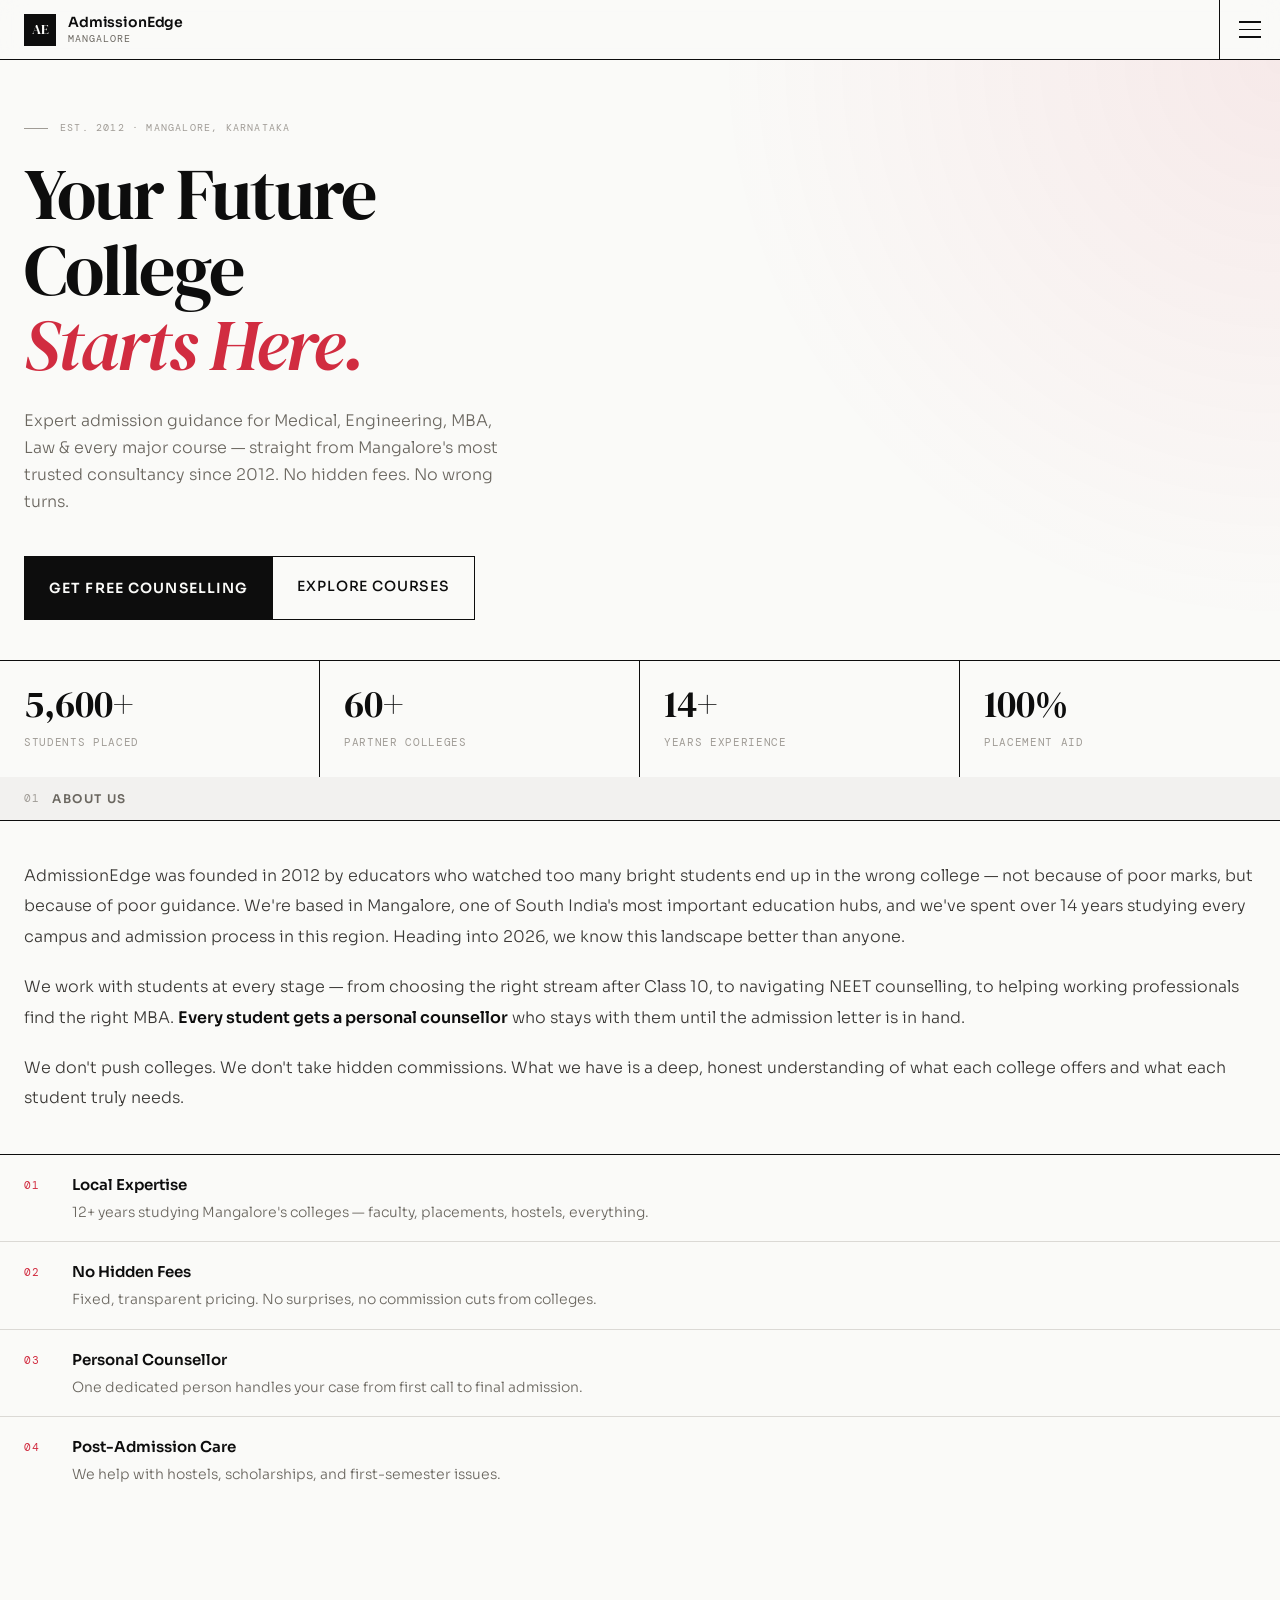
==== commit f6829293: "refresh about section copy to mention 14 years and 2026 season" ====
--- a/index.html
+++ b/index.html
@@ -76,7 +76,7 @@
         <div class="sec-label rv"><span class="sec-num">01</span><span class="sec-name">About Us</span></div>
         <div class="about-body rv">
             <p>AdmissionEdge was founded in 2012 by educators who watched too many bright students end up in the wrong college — not because of poor marks, but because of poor guidance. We're based in Mangalore, one of South India's most important education
-                hubs, and we've spent over a decade studying every campus and admission process in this region.
+                hubs, and we've spent over 14 years studying every campus and admission process in this region. Heading into 2026, we know this landscape better than anyone.
             </p>
             <p>We work with students at every stage — from choosing the right stream after Class 10, to navigating NEET counselling, to helping working professionals find the right MBA. <strong>Every student gets a personal
           counsellor</strong> who stays with them until the admission letter is in hand.</p>
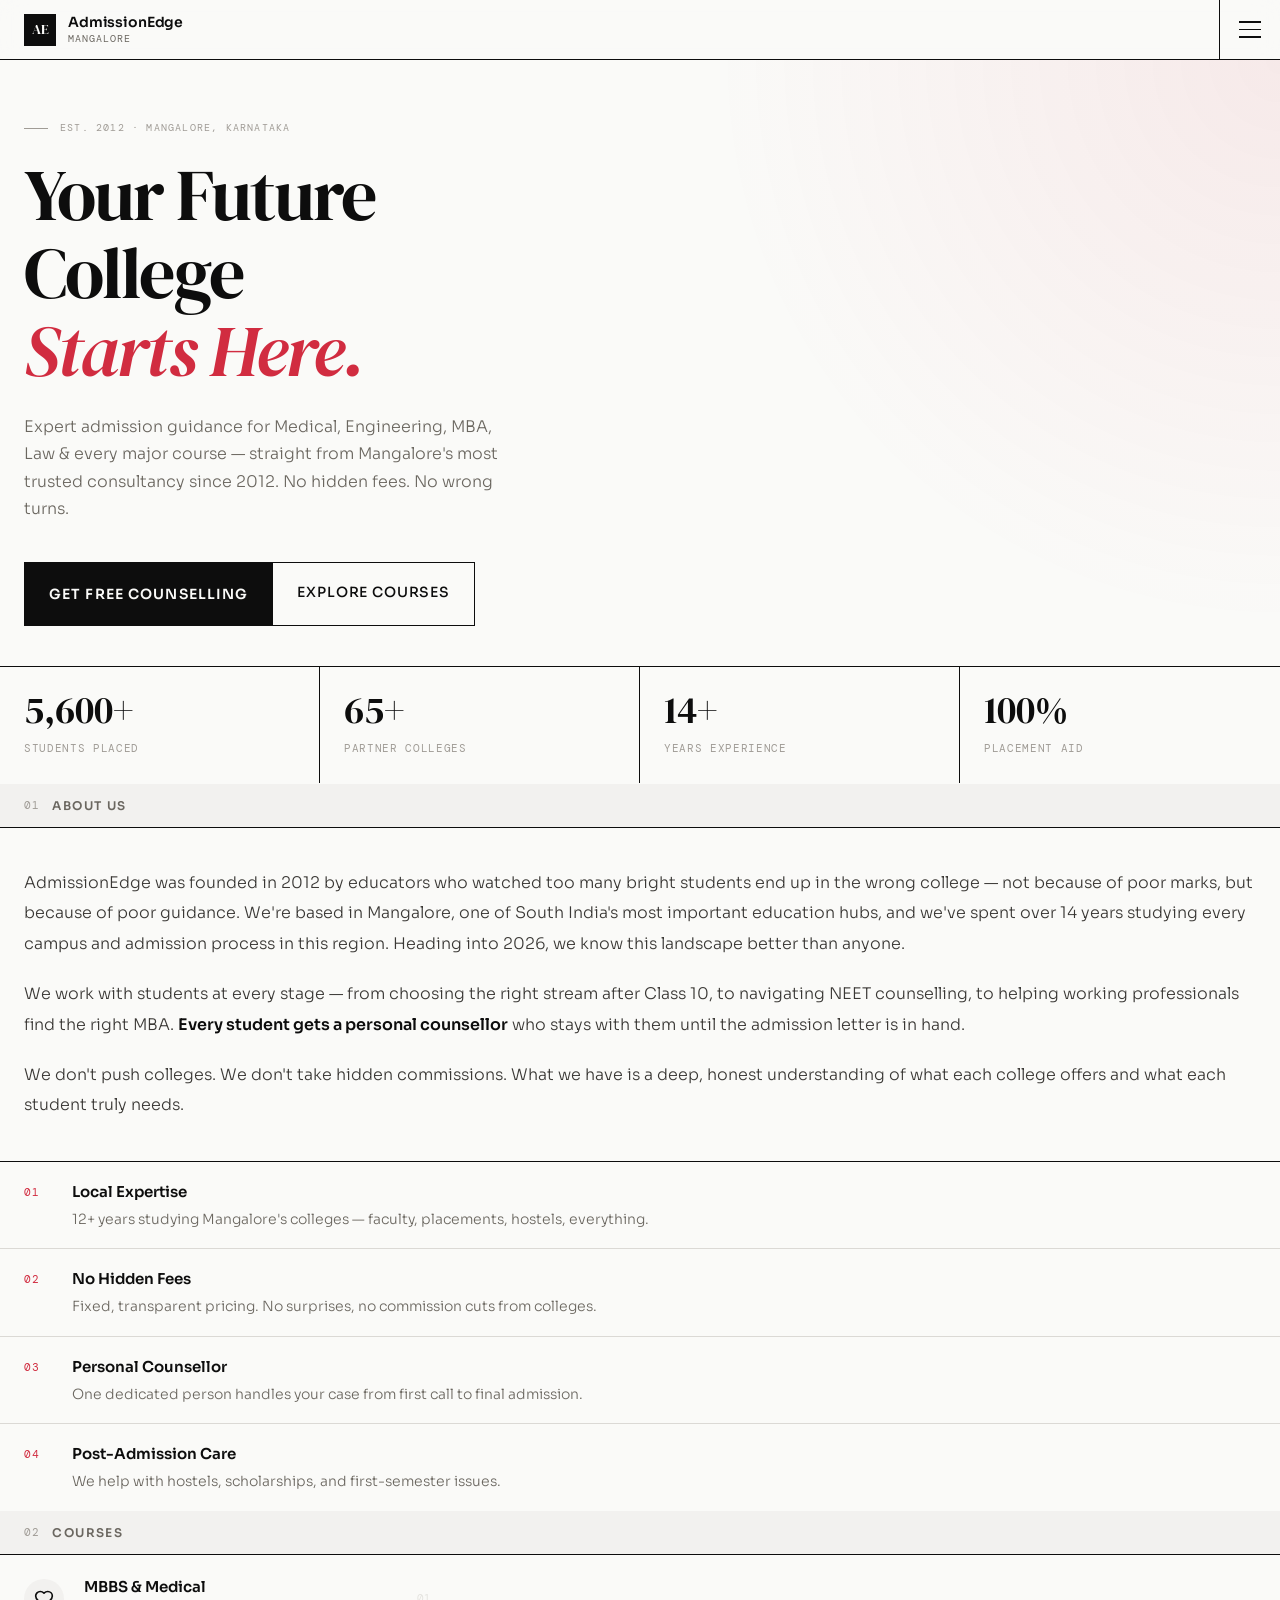
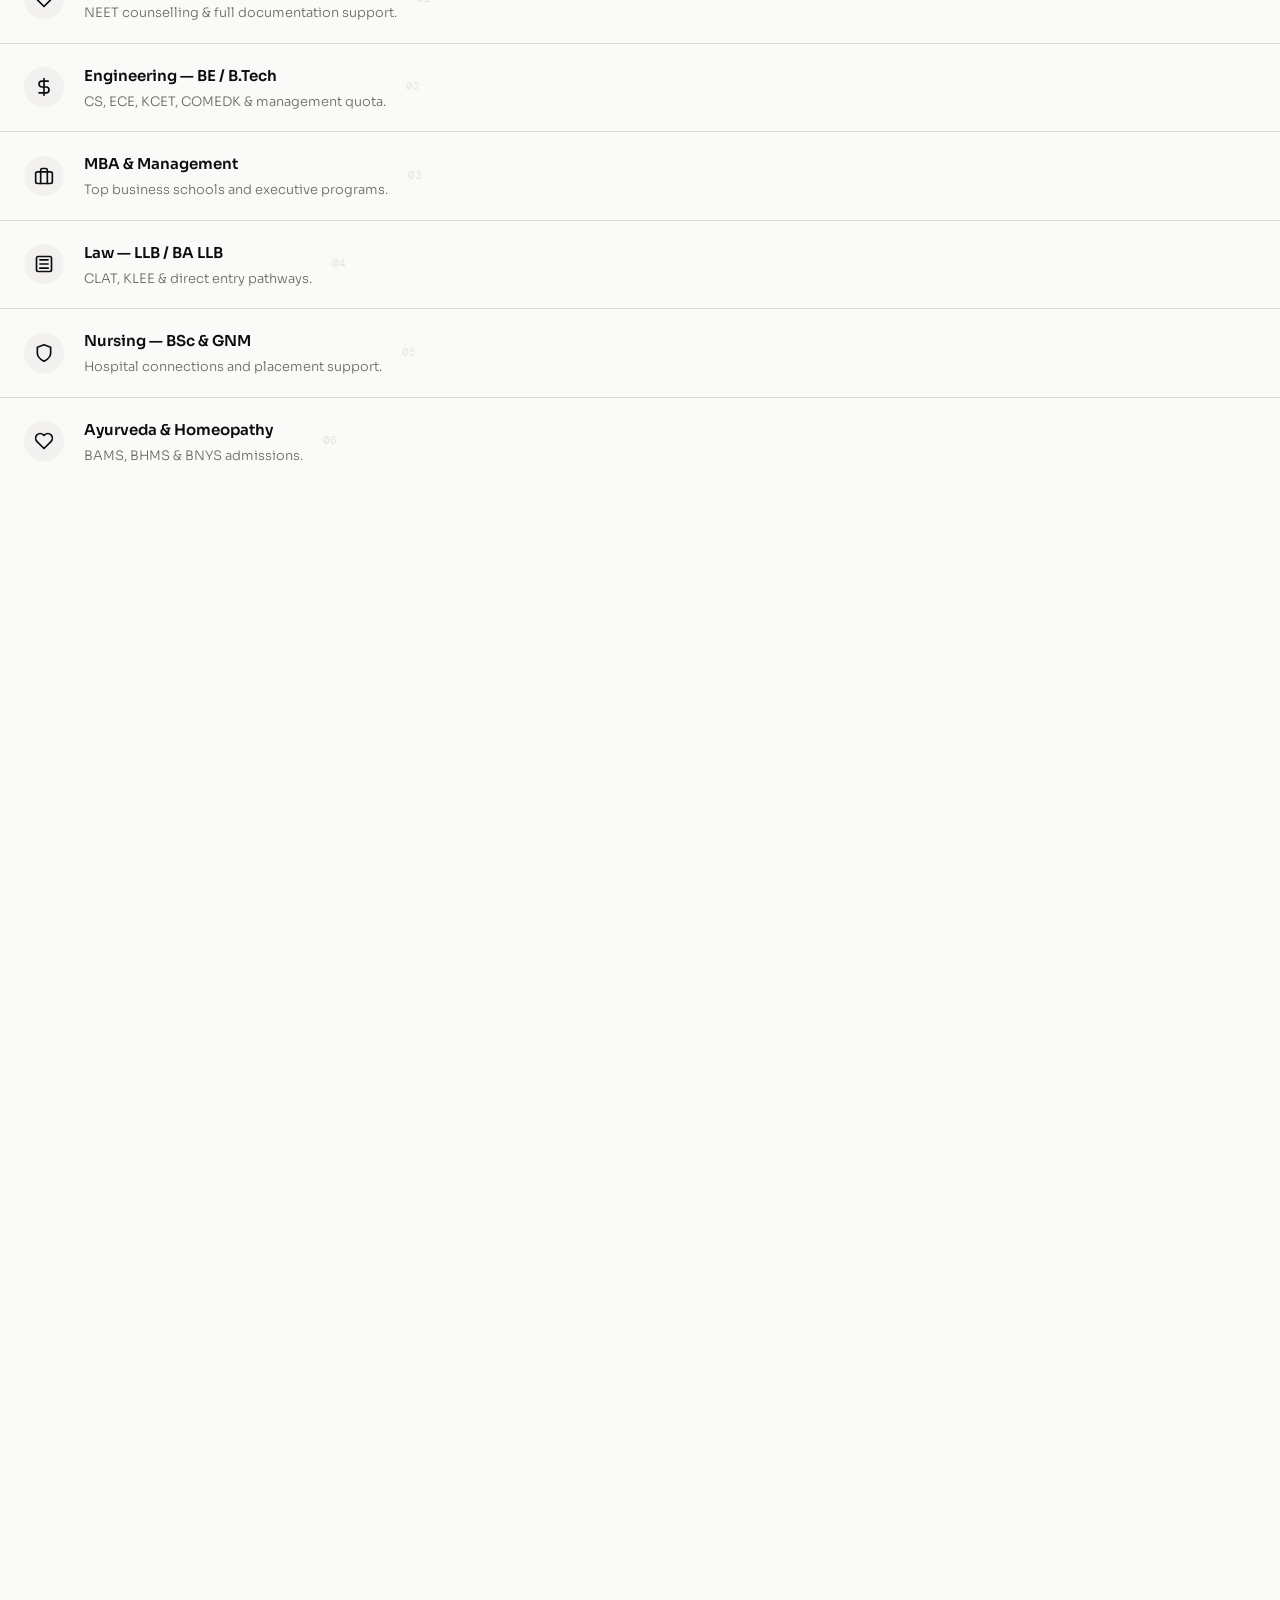
==== commit 9cf2862a: "bump partner colleges count from 60+ to 65+ on homepage stats" ====
--- a/index.html
+++ b/index.html
@@ -65,7 +65,7 @@
         </div>
         <div class="stats-row rv">
             <div class="stat-box"><span class="stat-n">5,600+</span><span class="stat-l">Students Placed</span></div>
-            <div class="stat-box"><span class="stat-n">60+</span><span class="stat-l">Partner Colleges</span></div>
+            <div class="stat-box"><span class="stat-n">65+</span><span class="stat-l">Partner Colleges</span></div>
             <div class="stat-box"><span class="stat-n">14+</span><span class="stat-l">Years Experience</span></div>
             <div class="stat-box"><span class="stat-n">100%</span><span class="stat-l">Placement Aid</span></div>
         </div>
--- a/styles.css
+++ b/styles.css
@@ -318,7 +318,7 @@
 .hero-h1 {
     font-family: 'DM Serif Display', serif;
     font-size: 3.2rem;
-    line-height: 1.05;
+    line-height: 1.08;
     color: var(--k);
     font-weight: 400;
     letter-spacing: -0.03em
@@ -397,7 +397,7 @@
     padding: 24px;
     border-right: var(--b);
     border-bottom: var(--b);
-    transition: background .3s var(--ease)
+    transition: background .4s var(--ease)
 }
 
 .stat-box:hover {
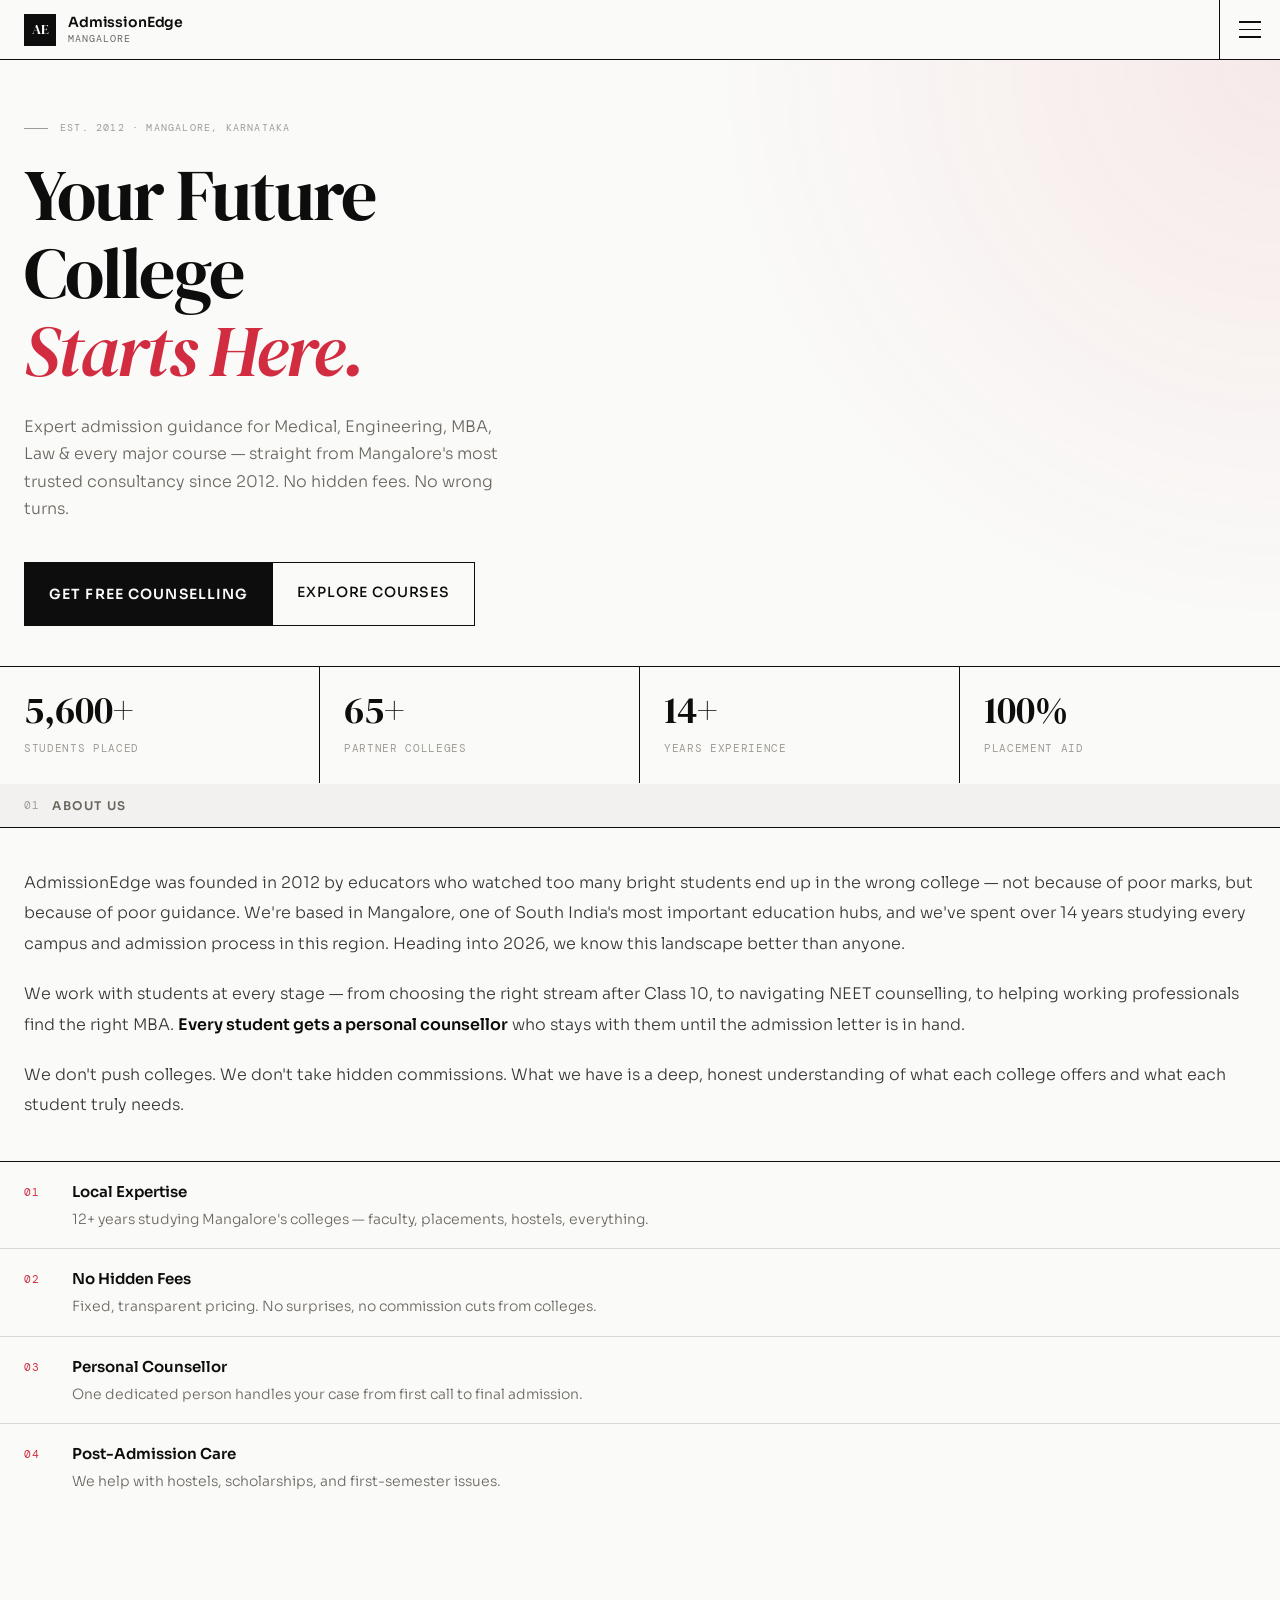
==== commit e56c85a0: "add meta author tag for AdmissionEdge branding signal" ====
--- a/index.html
+++ b/index.html
@@ -10,6 +10,7 @@
     <title>AdmissionEdge Mangalore | Trusted Education Consultancy 2026</title>
     <meta name="description" content="AdmissionEdge Mangalore — trusted admission consultancy since 2012. Get honest, expert guidance for MBBS, Engineering, MBA, Law & Nursing admissions. Book your free counselling session today.">
     <meta name="keywords" content="admission consultancy Mangalore, MBBS admission 2026, engineering admission Karnataka, MBA admission guidance, NEET counselling Mangalore, KCET consultancy">
+    <meta name="author" content="AdmissionEdge Mangalore">
 
     <!-- Social Media Meta Tags -->
     <meta property="og:title" content="AdmissionEdge Mangalore | Expert College Admission Guidance 2026">
--- a/styles.css
+++ b/styles.css
@@ -1019,7 +1019,7 @@
 .foot-brand-txt {
     font-size: 14px;
     color: var(--dim);
-    line-height: 1.8;
+    line-height: 1.75;
     font-weight: 300;
     margin-top: 16px;
     max-width: 500px
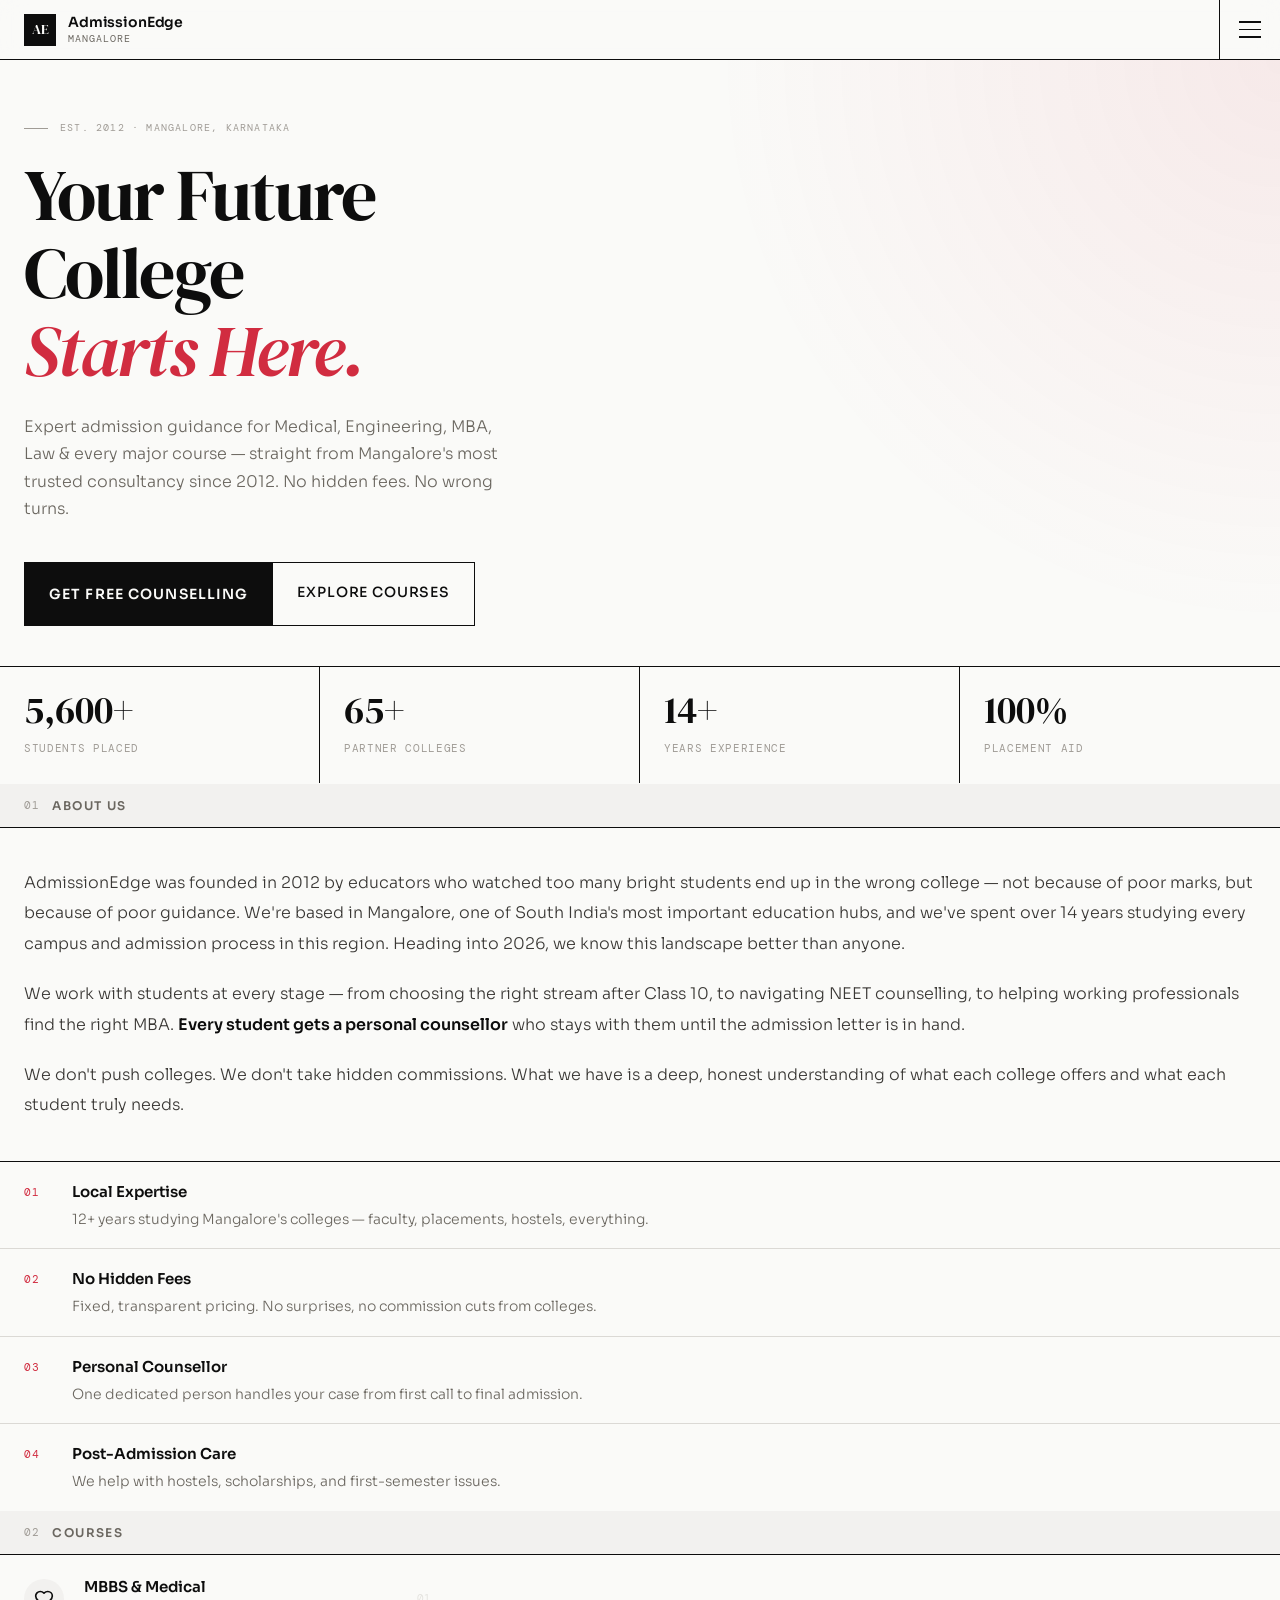
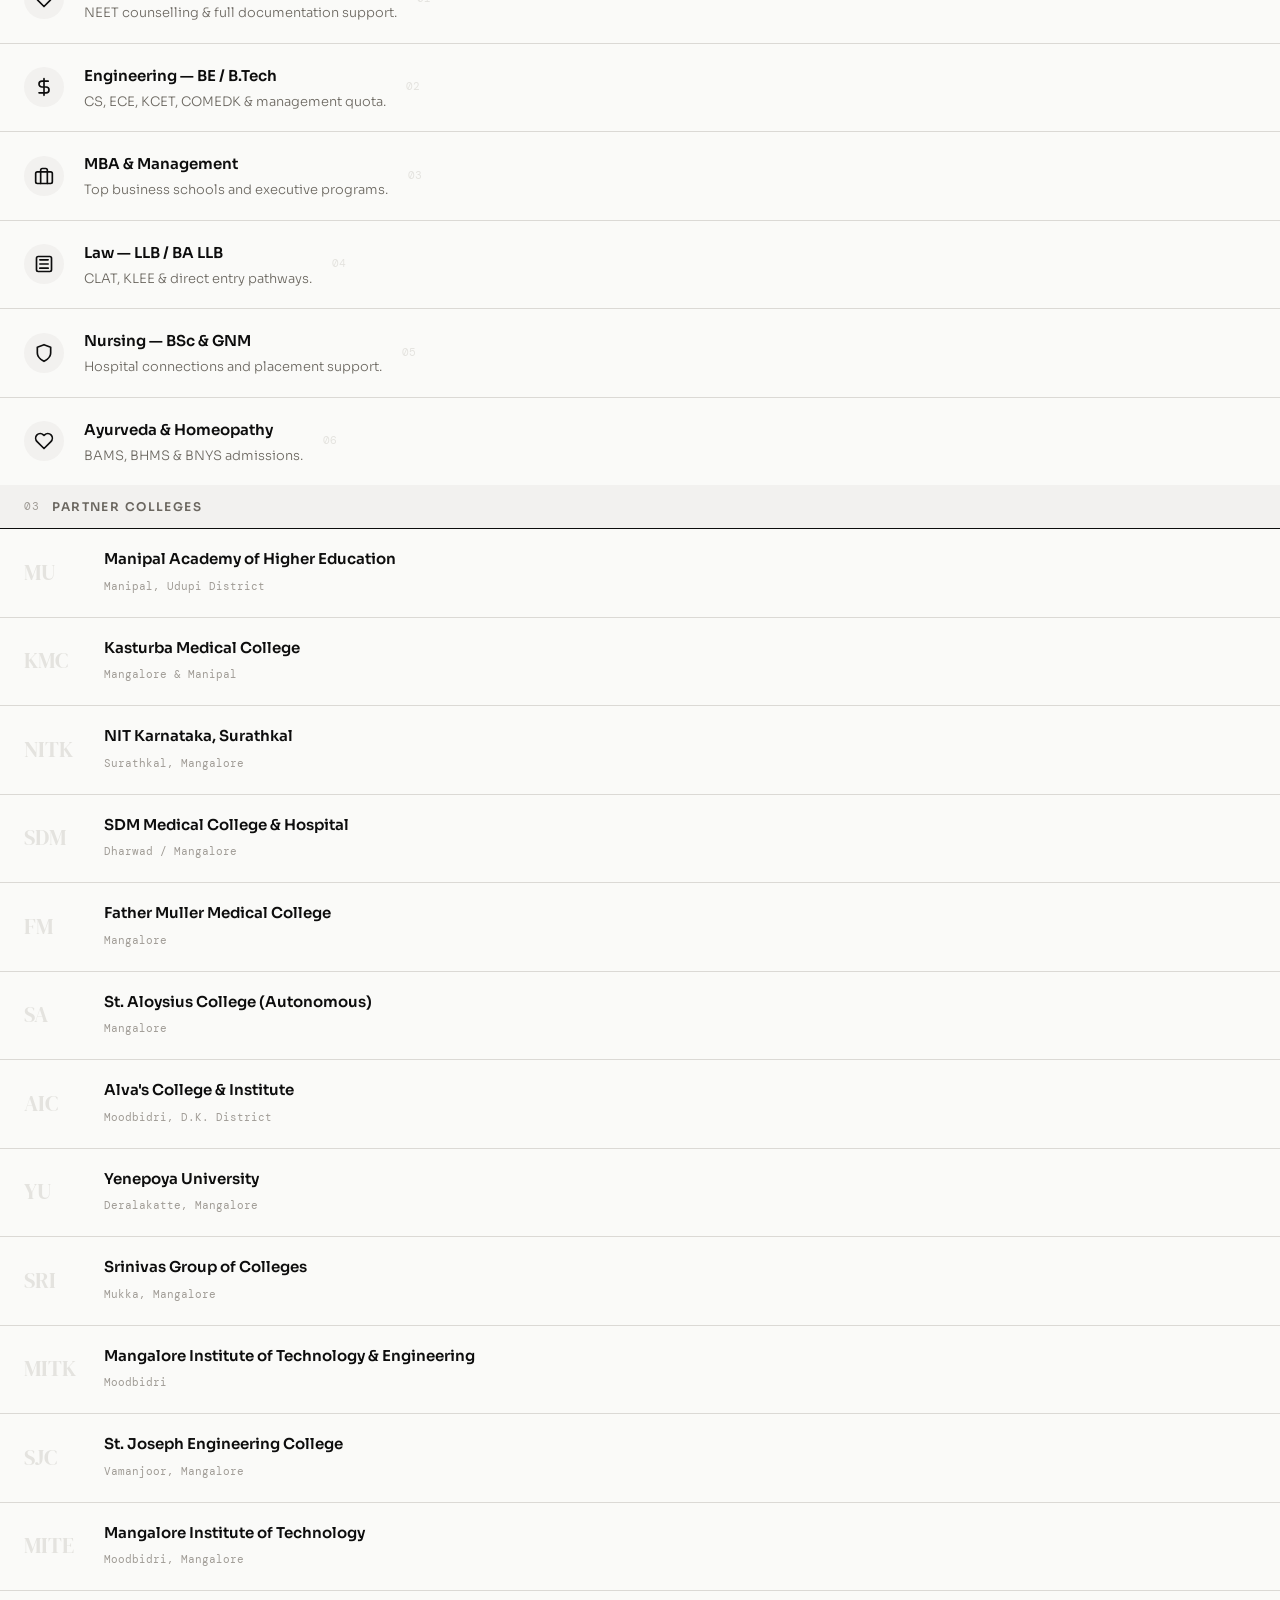
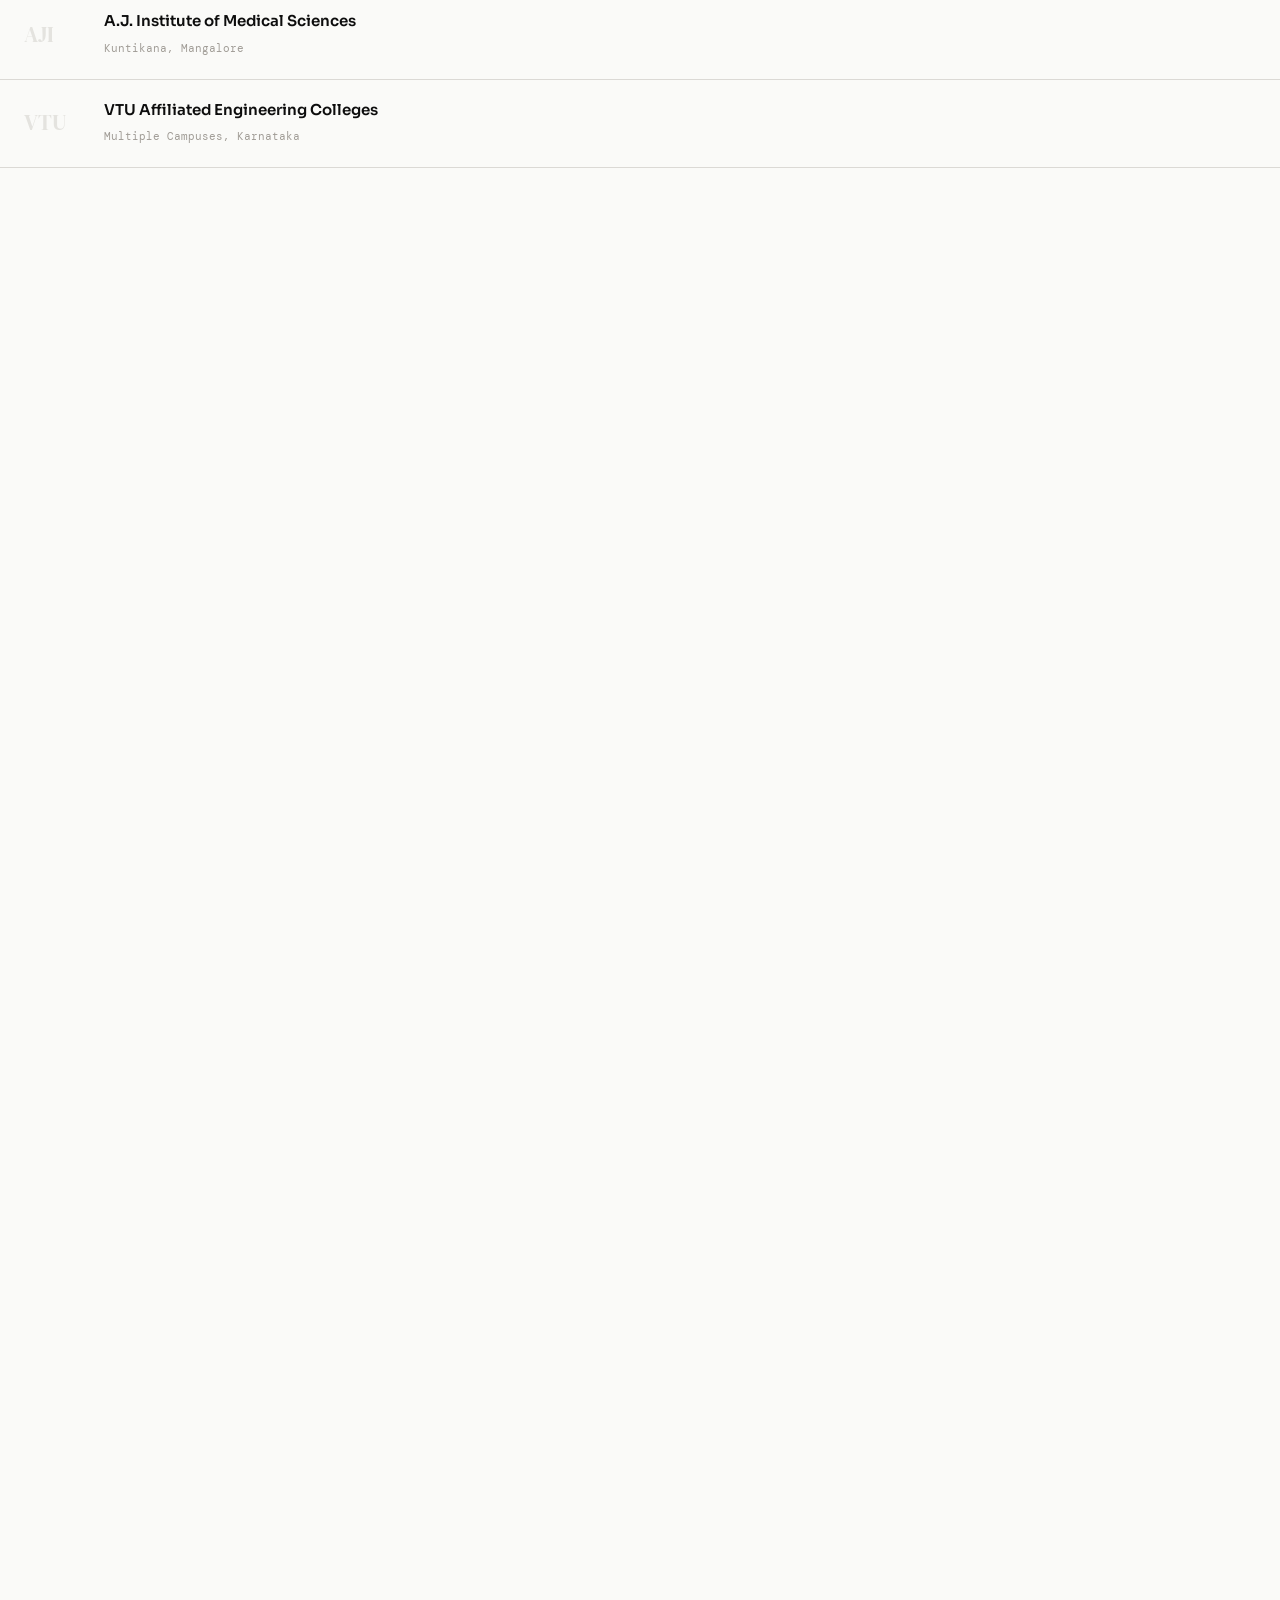
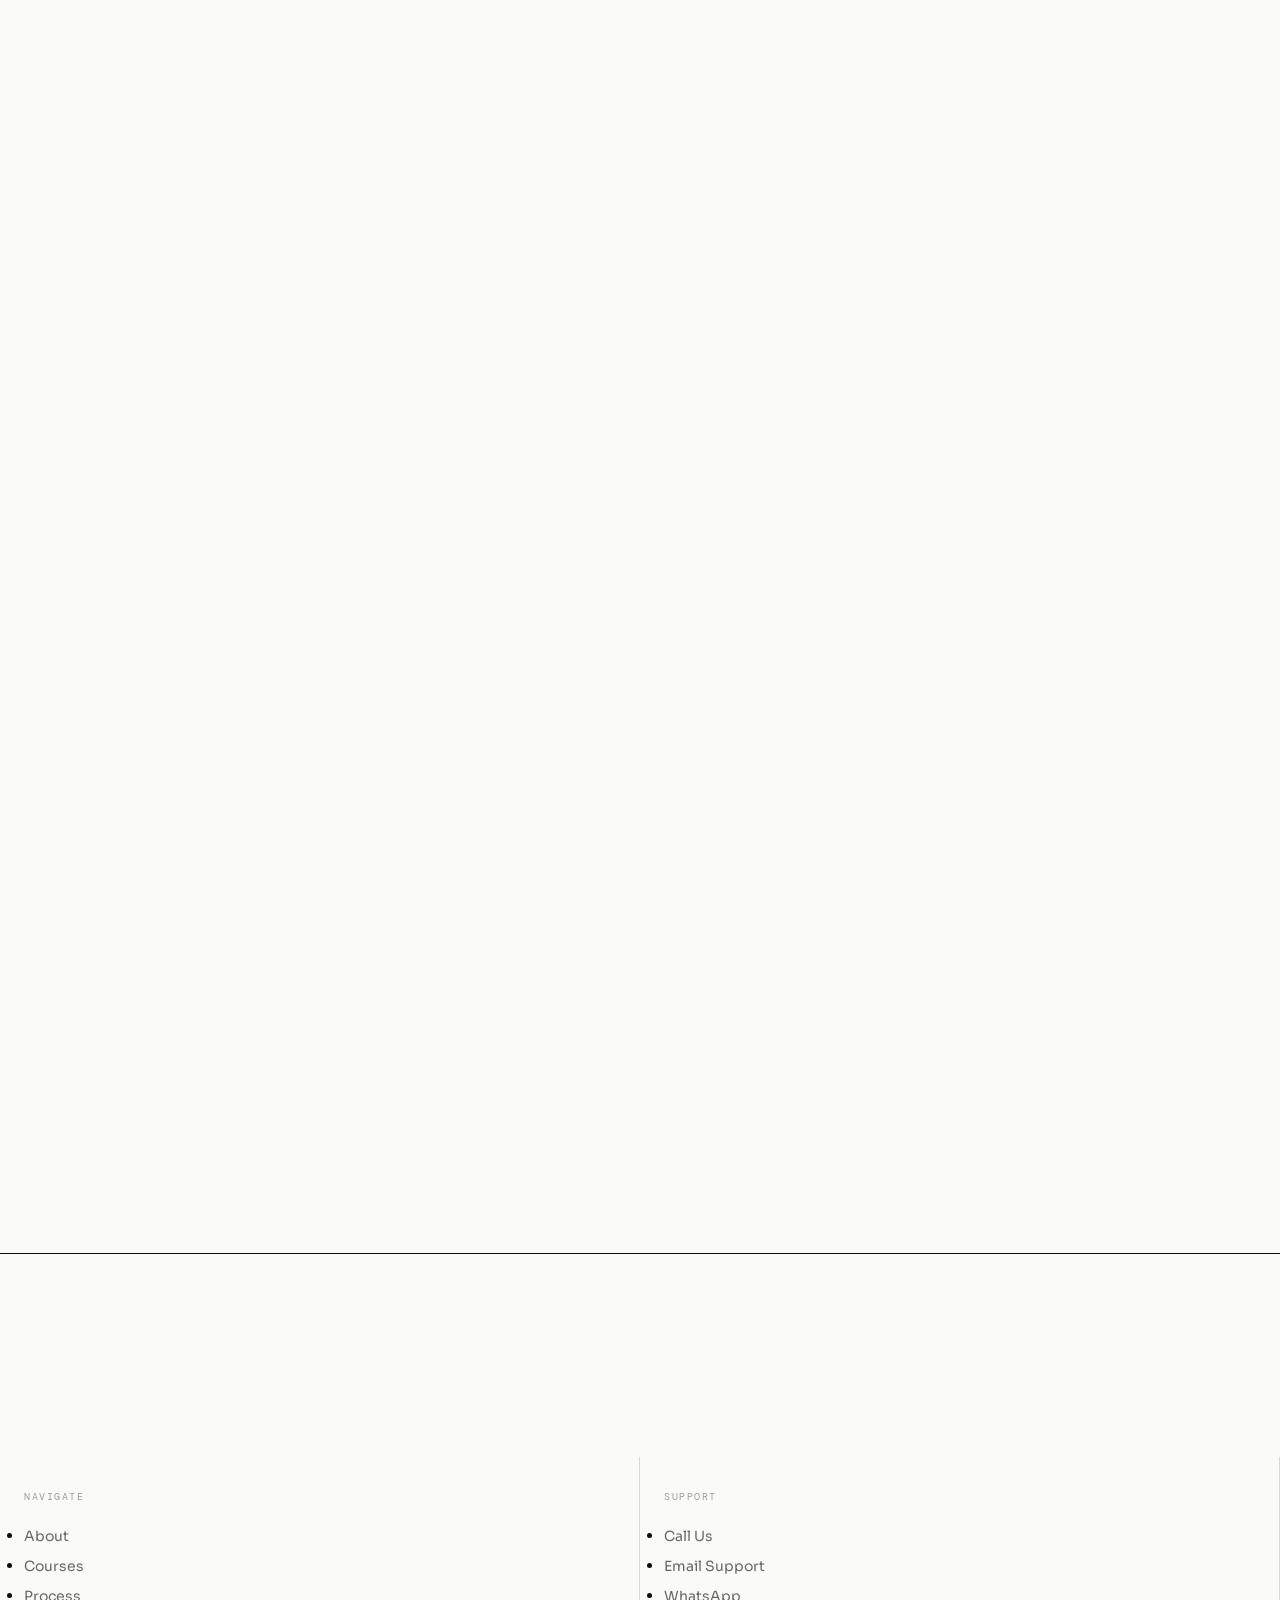
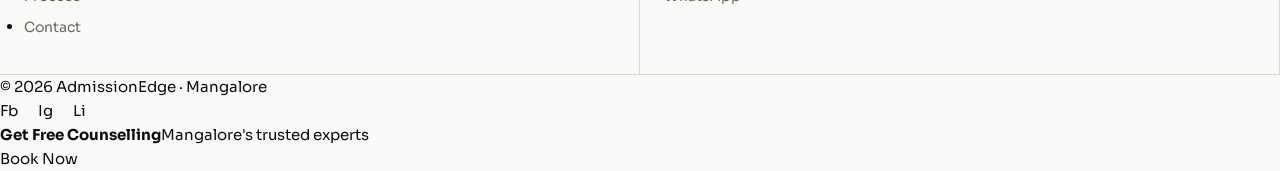
==== commit 6fd6eefe: "flesh out free counselling step description with session length detail" ====
--- a/index.html
+++ b/index.html
@@ -279,7 +279,7 @@
             </svg></div>
                 </div>
                 <h3>Free Counselling</h3>
-                <p>A one-on-one session to understand your marks, goals, budget, and preferences. No pressure. No commitment.
+                <p>A focused, one-on-one session to understand your marks, goals, budget, and family preferences. Typically 45 minutes. No pressure, no commitment, and absolutely no hard sell.
                 </p>
                 <div class="step-next">→ Next: College Shortlisting</div>
             </div>
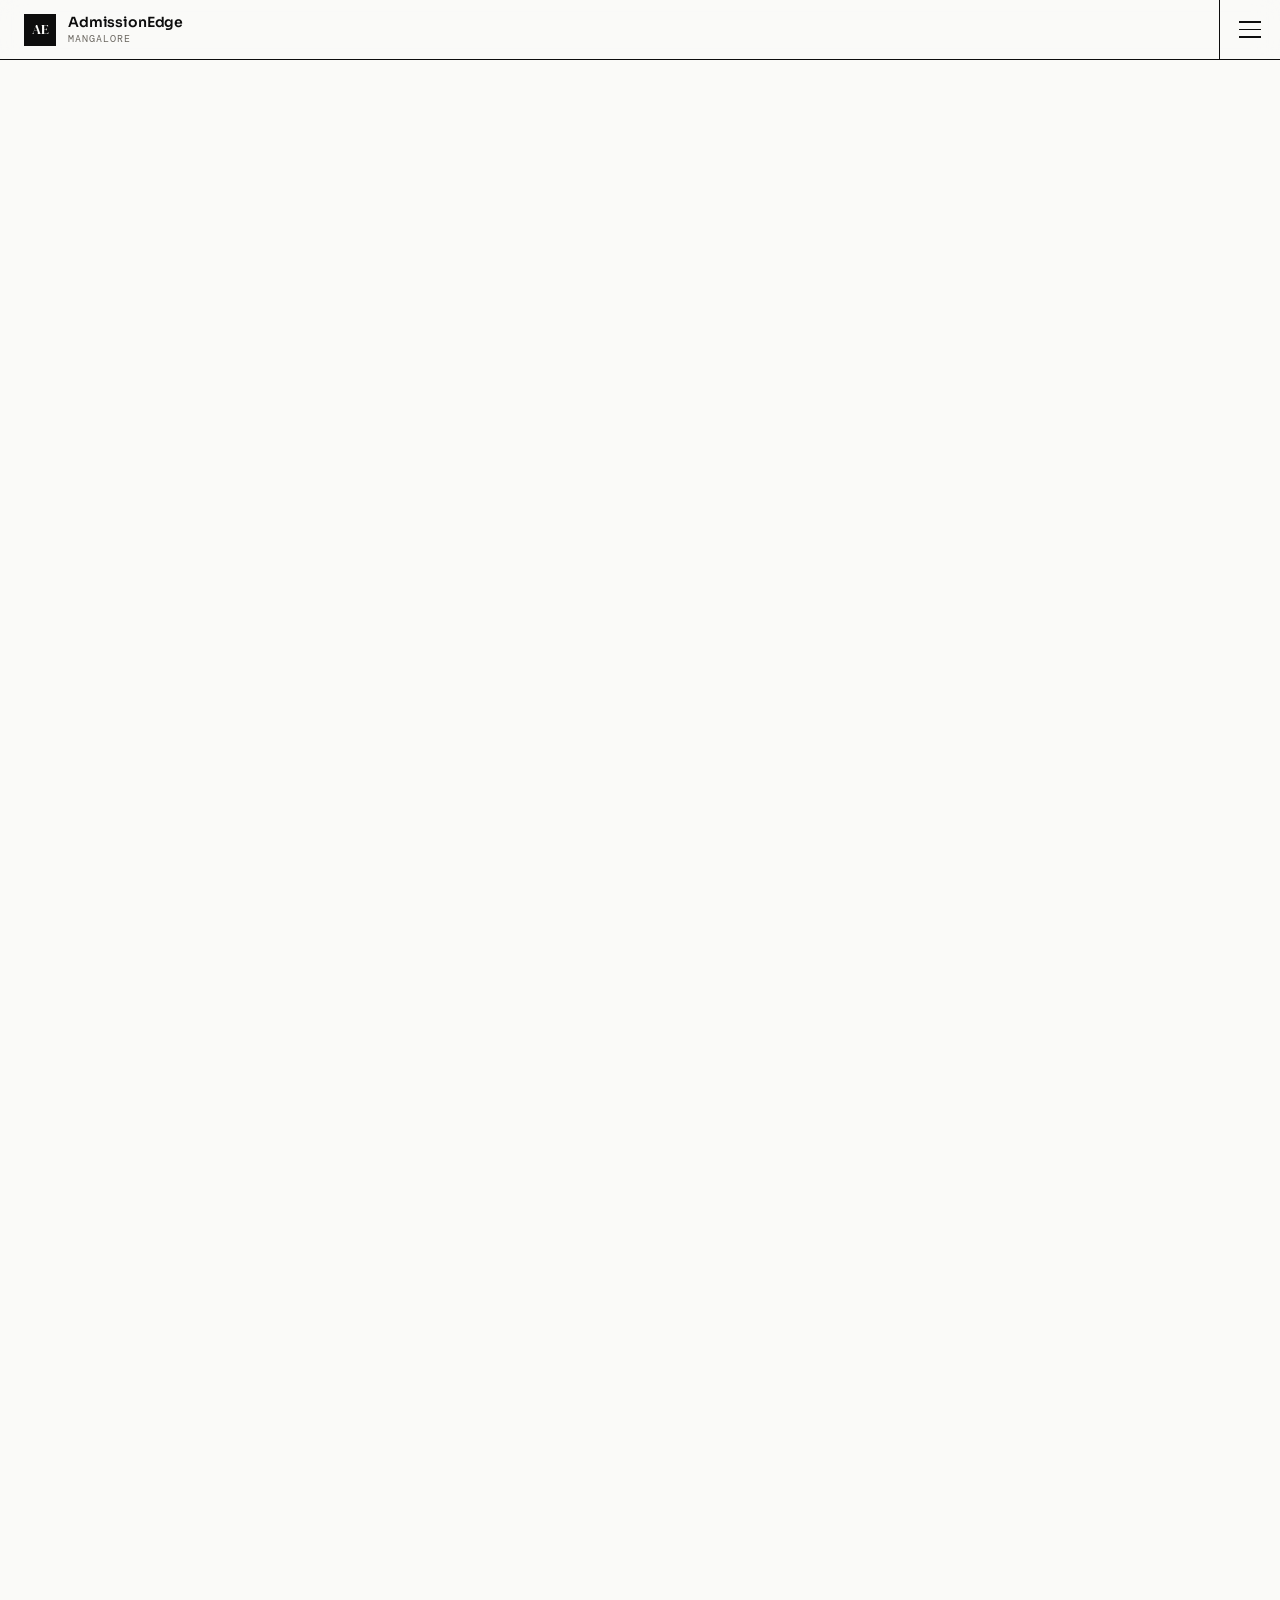
==== commit 2e9ce1f2: "add title tooltip to floating CTA book now button" ====
--- a/index.html
+++ b/index.html
@@ -589,7 +589,7 @@
     <!-- FLOATING CTA -->
     <div class="float-cta" id="fCta">
         <div class="float-txt"><strong>Get Free Counselling</strong>Mangalore's trusted experts</div>
-        <a href="#contact" class="float-btn" onclick="document.getElementById('fCta').classList.remove('show')">Book Now</a>
+        <a href="#contact" class="float-btn" title="Book a free counselling session" onclick="document.getElementById('fCta').classList.remove('show')">Book Now</a>
     </div>
 
     <script src="scripts.js"></script>
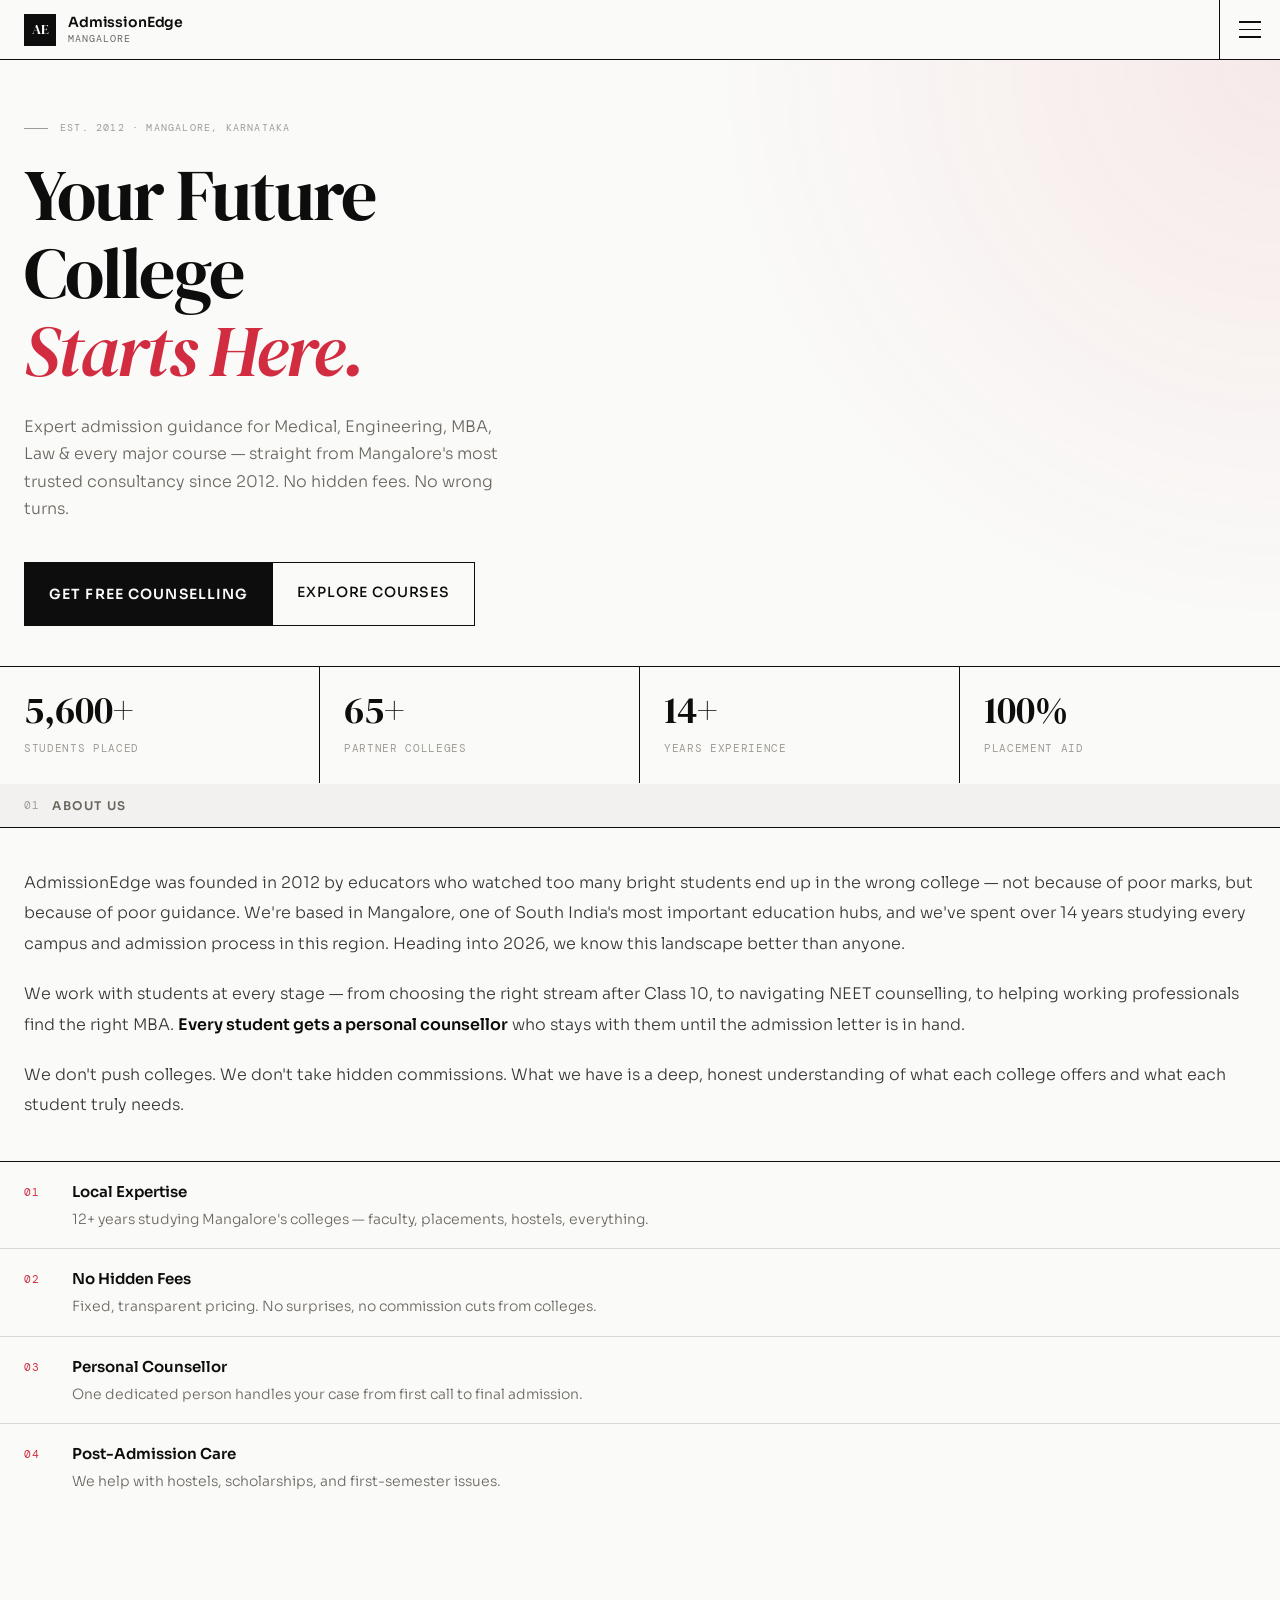
==== commit 7e52ec88: "update WhatsApp button label to Chat with Us on WhatsApp" ====
--- a/index.html
+++ b/index.html
@@ -509,7 +509,7 @@
                 <svg viewBox="0 0 24 24" fill="currentColor" width="20" height="20">
           <path
             d="M17.472 14.382c-.297-.149-1.758-.867-2.03-.967-.273-.099-.471-.148-.67.15-.197.297-.767.966-.94 1.164-.173.199-.347.223-.644.075-.297-.15-1.255-.463-2.39-1.475-.883-.788-1.48-1.761-1.653-2.059-.173-.297-.018-.458.13-.606.134-.133.298-.347.446-.52.149-.174.198-.298.298-.497.099-.198.05-.371-.025-.52-.075-.149-.669-1.612-.916-2.207-.242-.579-.487-.5-.669-.51-.173-.008-.371-.01-.57-.01-.198 0-.52.074-.792.372-.272.297-1.04 1.016-1.04 2.479 0 1.462 1.065 2.875 1.213 3.074.149.198 2.096 3.2 5.077 4.487.709.306 1.262.489 1.694.625.712.227 1.36.195 1.871.118.571-.085 1.758-.719 2.006-1.413.248-.694.248-1.289.173-1.413-.074-.124-.272-.198-.57-.347m-5.421 7.403h-.004a9.87 9.87 0 01-5.031-1.378l-.361-.214-3.741.982.998-3.648-.235-.374a9.86 9.86 0 01-1.51-5.26c.001-5.45 4.436-9.884 9.888-9.884 2.64 0 5.122 1.03 6.988 2.898a9.825 9.825 0 012.893 6.994c-.003 5.45-4.437 9.884-9.885 9.884m8.413-18.297A11.815 11.815 0 0012.05 0C5.495 0 .16 5.335.157 11.892c0 2.096.547 4.142 1.588 5.945L.057 24l6.305-1.654a11.882 11.882 0 005.683 1.448h.005c6.554 0 11.89-5.335 11.893-11.893a11.821 11.821 0 00-3.48-8.413Z" />
-        </svg> WhatsApp Us
+        </svg> Chat with Us on WhatsApp
             </a>
         </div>
 
--- a/styles.css
+++ b/styles.css
@@ -842,6 +842,7 @@
     transition: all .3s var(--ease)
 }
 
+/* Active filter pill */
 .gf.on {
     background: var(--k);
     color: var(--w)
